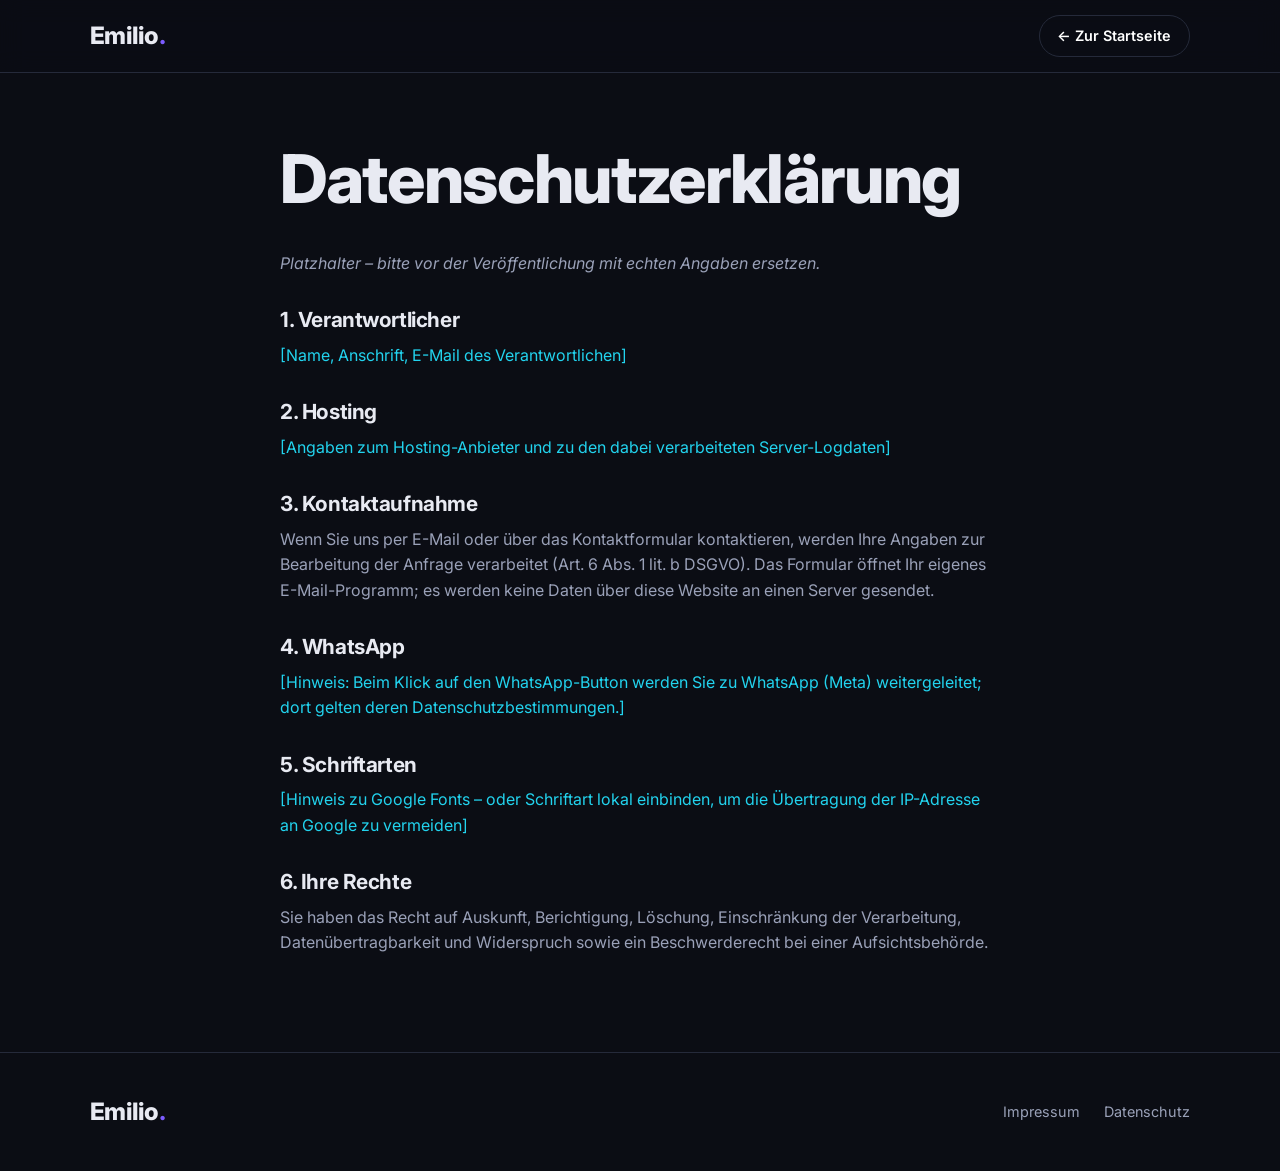
==== datenschutz.html @ 810f90e1 "Tailor website to web design for trade businesses Rewrite content for Emilio's offer: modern website" ====
<!DOCTYPE html>
<html lang="de">
<head>
  <meta charset="UTF-8">
  <meta name="viewport" content="width=device-width, initial-scale=1.0">
  <title>Datenschutzerklärung – Emilio</title>
  <meta name="robots" content="noindex">
  <link rel="preconnect" href="https://fonts.googleapis.com">
  <link rel="preconnect" href="https://fonts.gstatic.com" crossorigin>
  <link href="https://fonts.googleapis.com/css2?family=Inter:wght@400;500;600;700;800&display=swap" rel="stylesheet">
  <link rel="stylesheet" href="style.css">
</head>
<body>
  <header class="nav is-scrolled">
    <div class="container nav__inner">
      <a href="index.html" class="logo">Emilio<span>.</span></a>
      <a href="index.html" class="btn btn--small btn--ghost">← Zur Startseite</a>
    </div>
  </header>
  <main class="legal">
    <div class="container container--narrow">
      <h1>Datenschutzerklärung</h1>
      <p><em>Platzhalter – bitte vor der Veröffentlichung mit echten Angaben ersetzen.</em></p>
        <h2>1. Verantwortlicher</h2>
        <p><span class="placeholder">[Name, Anschrift, E-Mail des Verantwortlichen]</span></p>
        <h2>2. Hosting</h2>
        <p><span class="placeholder">[Angaben zum Hosting-Anbieter und zu den dabei verarbeiteten Server-Logdaten]</span></p>
        <h2>3. Kontaktaufnahme</h2>
        <p>Wenn Sie uns per E-Mail oder über das Kontaktformular kontaktieren, werden Ihre Angaben zur Bearbeitung der Anfrage verarbeitet (Art. 6 Abs. 1 lit. b DSGVO). Das Formular öffnet Ihr eigenes E-Mail-Programm; es werden keine Daten über diese Website an einen Server gesendet.</p>
        <h2>4. WhatsApp</h2>
        <p><span class="placeholder">[Hinweis: Beim Klick auf den WhatsApp-Button werden Sie zu WhatsApp (Meta) weitergeleitet; dort gelten deren Datenschutzbestimmungen.]</span></p>
        <h2>5. Schriftarten</h2>
        <p><span class="placeholder">[Hinweis zu Google Fonts – oder Schriftart lokal einbinden, um die Übertragung der IP-Adresse an Google zu vermeiden]</span></p>
        <h2>6. Ihre Rechte</h2>
        <p>Sie haben das Recht auf Auskunft, Berichtigung, Löschung, Einschränkung der Verarbeitung, Datenübertragbarkeit und Widerspruch sowie ein Beschwerderecht bei einer Aufsichtsbehörde.</p>
    </div>
  </main>
  <footer class="footer">
    <div class="container footer__inner">
      <a href="index.html" class="logo">Emilio<span>.</span></a>
      <nav>
        <a href="impressum.html">Impressum</a>
        <a href="datenschutz.html">Datenschutz</a>
      </nav>
    </div>
  </footer>
</body>
</html>
---- style.css ----
/* ===== Farben & Grundwerte ===== */
:root {
  --bg: #0b0d14;
  --bg-alt: #10131c;
  --surface: #161a26;
  --border: #252a3a;
  --text: #e8eaf2;
  --muted: #9aa1b8;
  --accent: #7c5cff;
  --accent-2: #22d3ee;
  --radius: 16px;
  --max: 1140px;
}

*, *::before, *::after { box-sizing: border-box; }

html { scroll-behavior: smooth; }

body {
  margin: 0;
  font-family: "Inter", system-ui, -apple-system, sans-serif;
  background: var(--bg);
  color: var(--text);
  line-height: 1.6;
  -webkit-font-smoothing: antialiased;
}

a { color: inherit; text-decoration: none; }
h1, h2, h3 { line-height: 1.15; margin: 0 0 .5em; letter-spacing: -0.02em; }
h1 { font-size: clamp(2.4rem, 6vw, 4.2rem); font-weight: 800; }
h2 { font-size: clamp(1.8rem, 4vw, 2.6rem); font-weight: 700; }
h3 { font-size: 1.2rem; font-weight: 600; }
p  { margin: 0 0 1em; }

.container { width: 100%; max-width: var(--max); margin: 0 auto; padding: 0 20px; }
.container--narrow { max-width: 760px; }

.eyebrow {
  display: inline-block;
  font-size: .8rem;
  font-weight: 600;
  letter-spacing: .12em;
  text-transform: uppercase;
  color: var(--accent-2);
  margin-bottom: 1rem;
}

.gradient-text {
  background: linear-gradient(90deg, var(--accent), var(--accent-2));
  -webkit-background-clip: text;
  background-clip: text;
  color: transparent;
}

/* ===== Buttons ===== */
.btn {
  display: inline-flex;
  align-items: center;
  justify-content: center;
  gap: .5rem;
  padding: .9rem 1.6rem;
  border-radius: 999px;
  border: 1px solid transparent;
  background: linear-gradient(135deg, var(--accent), #5b3cf0);
  color: #fff;
  font: inherit;
  font-weight: 600;
  cursor: pointer;
  transition: transform .2s, box-shadow .2s, background .2s;
  box-shadow: 0 8px 30px -10px rgba(124, 92, 255, .7);
}
.btn:hover { transform: translateY(-2px); box-shadow: 0 12px 36px -10px rgba(124, 92, 255, .9); }
.btn--ghost {
  background: transparent;
  border-color: var(--border);
  box-shadow: none;
}
.btn--ghost:hover { border-color: var(--accent); box-shadow: none; }
.btn--small { padding: .55rem 1.1rem; font-size: .9rem; }
.btn--block { width: 100%; }

/* ===== Navigation ===== */
.nav {
  position: fixed;
  inset: 0 0 auto 0;
  z-index: 50;
  transition: background .3s, border-color .3s;
  border-bottom: 1px solid transparent;
}
.nav.is-scrolled {
  background: rgba(11, 13, 20, .8);
  backdrop-filter: blur(12px);
  -webkit-backdrop-filter: blur(12px);
  border-color: var(--border);
}
.nav__inner { display: flex; align-items: center; justify-content: space-between; height: 72px; }
.logo { font-size: 1.5rem; font-weight: 800; letter-spacing: -0.03em; }
.logo span { color: var(--accent); }
.nav__links { display: flex; align-items: center; gap: 2rem; }
.nav__links a:not(.btn) { color: var(--muted); font-weight: 500; transition: color .2s; }
.nav__links a:not(.btn):hover { color: var(--text); }

.nav__toggle {
  display: none;
  flex-direction: column;
  gap: 5px;
  background: none;
  border: 0;
  padding: 8px;
  cursor: pointer;
}
.nav__toggle span { width: 24px; height: 2px; background: var(--text); border-radius: 2px; transition: transform .3s, opacity .3s; }
.nav__toggle[aria-expanded="true"] span:nth-child(1) { transform: translateY(7px) rotate(45deg); }
.nav__toggle[aria-expanded="true"] span:nth-child(2) { opacity: 0; }
.nav__toggle[aria-expanded="true"] span:nth-child(3) { transform: translateY(-7px) rotate(-45deg); }

/* ===== Hero ===== */
.hero {
  position: relative;
  min-height: 100vh;
  display: flex;
  align-items: center;
  padding: 120px 0 80px;
  overflow: hidden;
}
.hero__glow {
  position: absolute;
  width: 900px; height: 900px;
  top: -300px; left: 50%;
  transform: translateX(-50%);
  background: radial-gradient(circle, rgba(124, 92, 255, .35), rgba(34, 211, 238, .12) 40%, transparent 70%);
  filter: blur(40px);
  pointer-events: none;
  animation: float 10s ease-in-out infinite;
}
@keyframes float {
  0%, 100% { transform: translateX(-50%) translateY(0); }
  50%      { transform: translateX(-50%) translateY(40px); }
}
.hero__inner { position: relative; text-align: center; }
.hero__lead { max-width: 620px; margin: 1rem auto 2.2rem; font-size: 1.15rem; color: var(--muted); }
.hero__actions { display: flex; flex-wrap: wrap; justify-content: center; gap: 1rem; }
.pills {
  list-style: none;
  padding: 0;
  margin: 3.5rem auto 0;
  display: flex;
  flex-wrap: wrap;
  justify-content: center;
  gap: .7rem;
  max-width: 760px;
}
.pills li {
  padding: .45rem 1rem .45rem 2rem;
  position: relative;
  border: 1px solid var(--border);
  border-radius: 999px;
  background: rgba(22, 26, 38, .6);
  color: var(--muted);
  font-size: .9rem;
  font-weight: 500;
}
.pills li::before {
  content: "✓";
  position: absolute; left: .85rem;
  color: var(--accent-2);
  font-weight: 700;
}

/* ===== Sektionen ===== */
.section { padding: 110px 0; }
.section--alt { background: var(--bg-alt); border-block: 1px solid var(--border); }
.section__head { text-align: center; max-width: 640px; margin: 0 auto 3.5rem; }
.section__head p:last-child { color: var(--muted); }

/* ===== Leistungen ===== */
.cards { display: grid; grid-template-columns: repeat(auto-fit, minmax(300px, 1fr)); gap: 1.5rem; }
.card {
  background: var(--surface);
  border: 1px solid var(--border);
  border-radius: var(--radius);
  padding: 2rem;
  transition: transform .3s, border-color .3s;
}
.card:hover { transform: translateY(-6px); border-color: var(--accent); }
.card p { color: var(--muted); margin: 0; }
.card__icon {
  width: 52px; height: 52px;
  display: grid; place-items: center;
  border-radius: 14px;
  background: linear-gradient(135deg, rgba(124, 92, 255, .25), rgba(34, 211, 238, .15));
  margin-bottom: 1.4rem;
}
.card__icon svg {
  width: 26px; height: 26px;
  fill: none; stroke: var(--accent-2); stroke-width: 1.8;
  stroke-linecap: round; stroke-linejoin: round;
}

/* ===== Branchen ===== */
.trades {
  list-style: none; padding: 0; margin: 0;
  display: grid; grid-template-columns: repeat(auto-fit, minmax(200px, 1fr)); gap: 1.2rem;
}
.trade {
  padding: 1.8rem 1.5rem;
  text-align: center;
  background: var(--surface);
  border: 1px solid var(--border);
  border-radius: var(--radius);
  transition: transform .3s, border-color .3s;
}
.trade:hover { transform: translateY(-6px); border-color: var(--accent-2); }
.trade svg {
  width: 40px; height: 40px; margin-bottom: 1rem;
  fill: none; stroke: var(--accent); stroke-width: 1.6;
  stroke-linecap: round; stroke-linejoin: round;
}
.trade h3 { font-size: 1.05rem; }
.trade p { color: var(--muted); font-size: .92rem; margin: 0; }

/* ===== Ablauf ===== */
.steps {
  list-style: none; padding: 0; margin: 0;
  display: grid; grid-template-columns: repeat(auto-fit, minmax(220px, 1fr)); gap: 1.5rem;
}
.step { position: relative; padding: 2rem; border-radius: var(--radius); border: 1px solid var(--border); background: var(--surface); }
.step p { color: var(--muted); margin: 0; }
.step__num {
  display: block;
  font-size: 2.4rem; font-weight: 800;
  margin-bottom: .6rem;
  background: linear-gradient(90deg, var(--accent), var(--accent-2));
  -webkit-background-clip: text; background-clip: text; color: transparent;
}

/* ===== Preise ===== */
.pricing { display: grid; grid-template-columns: repeat(auto-fit, minmax(260px, 1fr)); gap: 1.5rem; align-items: stretch; }
.price {
  position: relative;
  display: flex; flex-direction: column;
  padding: 2.4rem 2rem;
  background: var(--surface);
  border: 1px solid var(--border);
  border-radius: var(--radius);
}
.price--featured {
  border-color: var(--accent);
  background: linear-gradient(180deg, rgba(124, 92, 255, .14), var(--surface) 60%);
  box-shadow: 0 20px 60px -30px rgba(124, 92, 255, .8);
}
.price__badge {
  position: absolute; top: -13px; left: 50%; transform: translateX(-50%);
  padding: .25rem .9rem; border-radius: 999px;
  background: linear-gradient(90deg, var(--accent), var(--accent-2));
  font-size: .75rem; font-weight: 700; text-transform: uppercase; letter-spacing: .08em;
}
.price__desc { color: var(--muted); font-size: .92rem; margin: -.2rem 0 1rem; min-height: 2.9em; }
.price__amount { font-size: 2rem; font-weight: 800; margin-bottom: 1.5rem; }
.price ul { list-style: none; padding: 0; margin: 0 0 2rem; flex: 1; }
.price li { padding: .5rem 0 .5rem 1.8rem; position: relative; color: var(--muted); }
.price li::before {
  content: "✓"; position: absolute; left: 0;
  color: var(--accent-2); font-weight: 700;
}

/* ===== FAQ ===== */
.faq { display: grid; gap: 1rem; }
.faq details {
  background: var(--surface);
  border: 1px solid var(--border);
  border-radius: var(--radius);
  padding: 1.2rem 1.5rem;
  transition: border-color .3s;
}
.faq details[open] { border-color: var(--accent); }
.faq summary {
  cursor: pointer; font-weight: 600; list-style: none;
  display: flex; justify-content: space-between; align-items: center; gap: 1rem;
}
.faq summary::-webkit-details-marker { display: none; }
.faq summary::after { content: "+"; font-size: 1.5rem; color: var(--accent-2); transition: transform .3s; }
.faq details[open] summary::after { transform: rotate(45deg); }
.faq details p { color: var(--muted); margin: 1rem 0 0; }

/* ===== Kontakt ===== */
.contact { display: grid; grid-template-columns: 1fr 1.1fr; gap: 4rem; align-items: start; }
.contact__info > p { color: var(--muted); }
.contact__list { list-style: none; padding: 0; margin: 2.2rem 0 0; display: grid; gap: 1.2rem; }
.contact__list li { display: flex; flex-direction: column; }
.contact__list span { font-size: .8rem; text-transform: uppercase; letter-spacing: .1em; color: var(--muted); }
.contact__list a:hover { color: var(--accent-2); }

.form {
  display: grid; gap: 1.2rem;
  padding: 2.2rem;
  background: var(--surface);
  border: 1px solid var(--border);
  border-radius: var(--radius);
}
.form label { display: grid; gap: .45rem; font-size: .9rem; font-weight: 500; color: var(--muted); }
.form input, .form select, .form textarea {
  width: 100%;
  padding: .85rem 1rem;
  background: var(--bg);
  border: 1px solid var(--border);
  border-radius: 10px;
  color: var(--text);
  font: inherit;
  transition: border-color .2s, box-shadow .2s;
}
.form textarea { resize: vertical; }
.form input:focus, .form select:focus, .form textarea:focus {
  outline: none;
  border-color: var(--accent);
  box-shadow: 0 0 0 3px rgba(124, 92, 255, .25);
}
.form .is-invalid { border-color: #f87171; }
.form__row { display: grid; grid-template-columns: 1fr 1fr; gap: 1.2rem; }
.form__checks {
  border: 0; padding: 0; margin: 0;
  display: grid; grid-template-columns: 1fr 1fr; gap: .6rem 1.2rem;
}
.form__checks legend { font-size: .9rem; font-weight: 500; color: var(--muted); margin-bottom: .6rem; padding: 0; }
.form .form__checks label { display: flex; align-items: center; gap: .6rem; color: var(--text); font-weight: 400; cursor: pointer; }
.form .form__checks input { width: 18px; height: 18px; padding: 0; accent-color: var(--accent); cursor: pointer; }
.form__status { margin: 0; min-height: 1.4em; font-size: .9rem; text-align: center; }
.form__status.ok { color: #4ade80; }
.form__status.err { color: #f87171; }

/* ===== WhatsApp ===== */
.btn--whatsapp {
  margin-top: .5rem;
  background: #25d366;
  color: #06280f;
  box-shadow: 0 8px 30px -10px rgba(37, 211, 102, .7);
}
.btn--whatsapp:hover { box-shadow: 0 12px 36px -10px rgba(37, 211, 102, .9); }
.btn--whatsapp svg, .wa-float svg { width: 20px; height: 20px; fill: currentColor; }
.wa-float {
  position: fixed; right: 20px; bottom: 20px; z-index: 40;
  width: 58px; height: 58px;
  display: grid; place-items: center;
  border-radius: 50%;
  background: #25d366; color: #fff;
  box-shadow: 0 10px 30px -8px rgba(37, 211, 102, .8);
  transition: transform .2s;
}
.wa-float:hover { transform: scale(1.08); }
.wa-float svg { width: 30px; height: 30px; }

/* ===== Footer ===== */
.footer { padding: 2.5rem 0; border-top: 1px solid var(--border); }
.footer__inner { display: flex; flex-wrap: wrap; align-items: center; justify-content: space-between; gap: 1rem; }
.footer p { margin: 0; color: var(--muted); font-size: .9rem; }
.footer nav { display: flex; gap: 1.5rem; }
.footer nav a { color: var(--muted); font-size: .9rem; }
.footer nav a:hover { color: var(--text); }

/* ===== Rechtliche Seiten ===== */
.legal { padding: 140px 0 80px; }
.legal h2 { font-size: 1.3rem; margin-top: 2rem; }
.legal p { color: var(--muted); }
.legal .placeholder { color: var(--accent-2); }

/* ===== Scroll-Animation ===== */
.reveal { opacity: 0; transform: translateY(24px); transition: opacity .7s ease, transform .7s ease; }
.reveal.is-visible { opacity: 1; transform: none; }
@media (prefers-reduced-motion: reduce) {
  html { scroll-behavior: auto; }
  .reveal { opacity: 1; transform: none; transition: none; }
  .hero__glow { animation: none; }
}

/* ===== Responsive ===== */
@media (max-width: 860px) {
  .nav__toggle { display: flex; }
  .nav__links {
    position: fixed;
    top: 72px; left: 0; right: 0;
    flex-direction: column;
    gap: 1.4rem;
    padding: 2rem 20px 2.5rem;
    background: rgba(11, 13, 20, .97);
    border-bottom: 1px solid var(--border);
    transform: translateY(-120%);
    transition: transform .35s ease;
  }
  .nav__links.is-open { transform: none; }
  .nav.menu-open { background: rgba(11, 13, 20, .97); }
  .contact { grid-template-columns: 1fr; gap: 2.5rem; }
  .section { padding: 80px 0; }
}
@media (max-width: 480px) {
  .form { padding: 1.5rem; }
  .form__row, .form__checks { grid-template-columns: 1fr; }
}
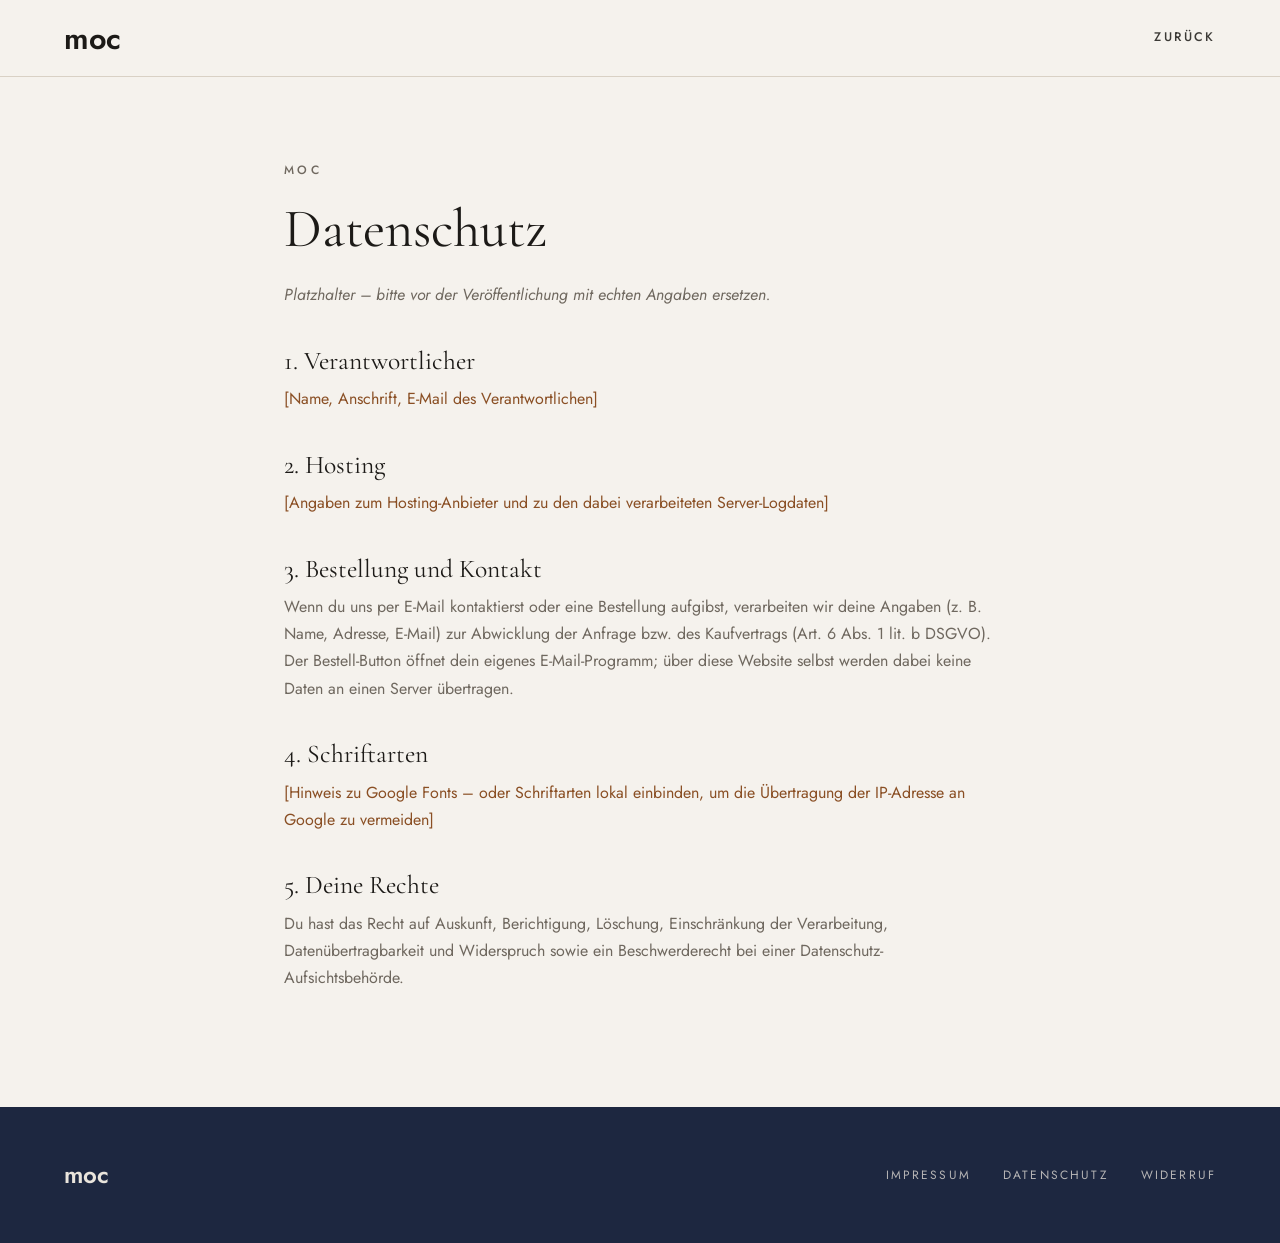
==== commit 63126817: "Rebuild site as minimal premium page for jeans brand moc Replace the trade-business site with a ligh" ====
--- a/datenschutz.html
+++ b/datenschutz.html
@@ -3,44 +3,44 @@
 <head>
   <meta charset="UTF-8">
   <meta name="viewport" content="width=device-width, initial-scale=1.0">
-  <title>Datenschutzerklärung – Emilio</title>
+  <title>Datenschutz – moc</title>
   <meta name="robots" content="noindex">
   <link rel="preconnect" href="https://fonts.googleapis.com">
   <link rel="preconnect" href="https://fonts.gstatic.com" crossorigin>
-  <link href="https://fonts.googleapis.com/css2?family=Inter:wght@400;500;600;700;800&display=swap" rel="stylesheet">
+  <link href="https://fonts.googleapis.com/css2?family=Cormorant+Garamond:ital,wght@0,400;0,500;1,400&family=Jost:wght@300;400;500;600&display=swap" rel="stylesheet">
   <link rel="stylesheet" href="style.css">
 </head>
 <body>
-  <header class="nav is-scrolled">
+  <header class="nav nav--solid">
     <div class="container nav__inner">
-      <a href="index.html" class="logo">Emilio<span>.</span></a>
-      <a href="index.html" class="btn btn--small btn--ghost">← Zur Startseite</a>
+      <a href="index.html" class="logo">moc</a>
+      <nav class="nav__links nav__links--static"><a href="index.html">Zurück</a></nav>
     </div>
   </header>
   <main class="legal">
-    <div class="container container--narrow">
-      <h1>Datenschutzerklärung</h1>
+    <div class="container">
+      <p class="eyebrow">moc</p>
+      <h1>Datenschutz</h1>
       <p><em>Platzhalter – bitte vor der Veröffentlichung mit echten Angaben ersetzen.</em></p>
         <h2>1. Verantwortlicher</h2>
         <p><span class="placeholder">[Name, Anschrift, E-Mail des Verantwortlichen]</span></p>
         <h2>2. Hosting</h2>
         <p><span class="placeholder">[Angaben zum Hosting-Anbieter und zu den dabei verarbeiteten Server-Logdaten]</span></p>
-        <h2>3. Kontaktaufnahme</h2>
-        <p>Wenn Sie uns per E-Mail oder über das Kontaktformular kontaktieren, werden Ihre Angaben zur Bearbeitung der Anfrage verarbeitet (Art. 6 Abs. 1 lit. b DSGVO). Das Formular öffnet Ihr eigenes E-Mail-Programm; es werden keine Daten über diese Website an einen Server gesendet.</p>
-        <h2>4. WhatsApp</h2>
-        <p><span class="placeholder">[Hinweis: Beim Klick auf den WhatsApp-Button werden Sie zu WhatsApp (Meta) weitergeleitet; dort gelten deren Datenschutzbestimmungen.]</span></p>
-        <h2>5. Schriftarten</h2>
-        <p><span class="placeholder">[Hinweis zu Google Fonts – oder Schriftart lokal einbinden, um die Übertragung der IP-Adresse an Google zu vermeiden]</span></p>
-        <h2>6. Ihre Rechte</h2>
-        <p>Sie haben das Recht auf Auskunft, Berichtigung, Löschung, Einschränkung der Verarbeitung, Datenübertragbarkeit und Widerspruch sowie ein Beschwerderecht bei einer Aufsichtsbehörde.</p>
+        <h2>3. Bestellung und Kontakt</h2>
+        <p>Wenn du uns per E-Mail kontaktierst oder eine Bestellung aufgibst, verarbeiten wir deine Angaben (z. B. Name, Adresse, E-Mail) zur Abwicklung der Anfrage bzw. des Kaufvertrags (Art. 6 Abs. 1 lit. b DSGVO). Der Bestell-Button öffnet dein eigenes E-Mail-Programm; über diese Website selbst werden dabei keine Daten an einen Server übertragen.</p>
+        <h2>4. Schriftarten</h2>
+        <p><span class="placeholder">[Hinweis zu Google Fonts – oder Schriftarten lokal einbinden, um die Übertragung der IP-Adresse an Google zu vermeiden]</span></p>
+        <h2>5. Deine Rechte</h2>
+        <p>Du hast das Recht auf Auskunft, Berichtigung, Löschung, Einschränkung der Verarbeitung, Datenübertragbarkeit und Widerspruch sowie ein Beschwerderecht bei einer Datenschutz-Aufsichtsbehörde.</p>
     </div>
   </main>
   <footer class="footer">
     <div class="container footer__inner">
-      <a href="index.html" class="logo">Emilio<span>.</span></a>
+      <a href="index.html" class="logo logo--small">moc</a>
       <nav>
         <a href="impressum.html">Impressum</a>
         <a href="datenschutz.html">Datenschutz</a>
+        <a href="widerruf.html">Widerruf</a>
       </nav>
     </div>
   </footer>
--- a/style.css
+++ b/style.css
@@ -1,15 +1,15 @@
 /* ===== Farben & Grundwerte ===== */
 :root {
-  --bg: #0b0d14;
-  --bg-alt: #10131c;
-  --surface: #161a26;
-  --border: #252a3a;
-  --text: #e8eaf2;
-  --muted: #9aa1b8;
-  --accent: #7c5cff;
-  --accent-2: #22d3ee;
-  --radius: 16px;
-  --max: 1140px;
+  --bg: #f5f2ed;
+  --bg-alt: #ece7df;
+  --ink: #1c1a17;
+  --muted: #6f685f;
+  --line: #d9d1c5;
+  --leather: #8a4f24;
+  --denim: #1d2740;
+  --max: 1200px;
+  --serif: "Cormorant Garamond", Georgia, serif;
+  --sans: "Jost", system-ui, -apple-system, sans-serif;
 }
 
 *, *::before, *::after { box-sizing: border-box; }
@@ -18,65 +18,65 @@
 
 body {
   margin: 0;
-  font-family: "Inter", system-ui, -apple-system, sans-serif;
+  font-family: var(--sans);
+  font-weight: 400;
   background: var(--bg);
-  color: var(--text);
-  line-height: 1.6;
+  color: var(--ink);
+  line-height: 1.7;
   -webkit-font-smoothing: antialiased;
 }
 
+img { display: block; max-width: 100%; }
 a { color: inherit; text-decoration: none; }
-h1, h2, h3 { line-height: 1.15; margin: 0 0 .5em; letter-spacing: -0.02em; }
-h1 { font-size: clamp(2.4rem, 6vw, 4.2rem); font-weight: 800; }
-h2 { font-size: clamp(1.8rem, 4vw, 2.6rem); font-weight: 700; }
-h3 { font-size: 1.2rem; font-weight: 600; }
-p  { margin: 0 0 1em; }
-
-.container { width: 100%; max-width: var(--max); margin: 0 auto; padding: 0 20px; }
-.container--narrow { max-width: 760px; }
+h1, h2 { font-family: var(--serif); font-weight: 400; line-height: 1.1; margin: 0 0 .4em; }
+h1 { font-size: clamp(2.8rem, 7vw, 5.4rem); }
+h2 { font-size: clamp(2.2rem, 4.5vw, 3.4rem); }
+em { font-style: italic; }
+p { margin: 0 0 1em; }
+
+.container { width: 100%; max-width: var(--max); margin: 0 auto; padding: 0 24px; }
+.container--narrow { max-width: 720px; text-align: center; }
 
 .eyebrow {
-  display: inline-block;
-  font-size: .8rem;
+  font-size: .75rem;
+  font-weight: 500;
+  letter-spacing: .28em;
+  text-transform: uppercase;
+  color: var(--muted);
+  margin-bottom: 1.2rem;
+}
+.eyebrow--light { color: rgba(255, 255, 255, .8); }
+
+/* ===== Logo (Wortmarke wie auf dem Patch) ===== */
+.logo {
+  font-family: var(--sans);
   font-weight: 600;
-  letter-spacing: .12em;
-  text-transform: uppercase;
-  color: var(--accent-2);
-  margin-bottom: 1rem;
-}
-
-.gradient-text {
-  background: linear-gradient(90deg, var(--accent), var(--accent-2));
-  -webkit-background-clip: text;
-  background-clip: text;
-  color: transparent;
-}
+  font-size: 1.9rem;
+  letter-spacing: -.01em;
+  line-height: 1;
+}
+.logo--small { font-size: 1.5rem; }
 
 /* ===== Buttons ===== */
 .btn {
   display: inline-flex;
   align-items: center;
   justify-content: center;
-  gap: .5rem;
-  padding: .9rem 1.6rem;
-  border-radius: 999px;
-  border: 1px solid transparent;
-  background: linear-gradient(135deg, var(--accent), #5b3cf0);
-  color: #fff;
+  padding: 1.05rem 2.4rem;
+  border: 1px solid var(--ink);
+  background: var(--ink);
+  color: var(--bg);
   font: inherit;
-  font-weight: 600;
+  font-size: .8rem;
+  font-weight: 500;
+  letter-spacing: .2em;
+  text-transform: uppercase;
   cursor: pointer;
-  transition: transform .2s, box-shadow .2s, background .2s;
-  box-shadow: 0 8px 30px -10px rgba(124, 92, 255, .7);
-}
-.btn:hover { transform: translateY(-2px); box-shadow: 0 12px 36px -10px rgba(124, 92, 255, .9); }
-.btn--ghost {
-  background: transparent;
-  border-color: var(--border);
-  box-shadow: none;
-}
-.btn--ghost:hover { border-color: var(--accent); box-shadow: none; }
-.btn--small { padding: .55rem 1.1rem; font-size: .9rem; }
+  transition: background .3s, color .3s, border-color .3s;
+}
+.btn:hover { background: var(--leather); border-color: var(--leather); }
+.btn--light { background: transparent; border-color: rgba(255, 255, 255, .85); color: #fff; }
+.btn--light:hover { background: #fff; color: var(--ink); border-color: #fff; }
 .btn--block { width: 100%; }
 
 /* ===== Navigation ===== */
@@ -84,314 +84,229 @@
   position: fixed;
   inset: 0 0 auto 0;
   z-index: 50;
-  transition: background .3s, border-color .3s;
+  color: #fff;
+  transition: background .4s, color .4s, border-color .4s;
   border-bottom: 1px solid transparent;
 }
-.nav.is-scrolled {
-  background: rgba(11, 13, 20, .8);
-  backdrop-filter: blur(12px);
-  -webkit-backdrop-filter: blur(12px);
-  border-color: var(--border);
-}
-.nav__inner { display: flex; align-items: center; justify-content: space-between; height: 72px; }
-.logo { font-size: 1.5rem; font-weight: 800; letter-spacing: -0.03em; }
-.logo span { color: var(--accent); }
-.nav__links { display: flex; align-items: center; gap: 2rem; }
-.nav__links a:not(.btn) { color: var(--muted); font-weight: 500; transition: color .2s; }
-.nav__links a:not(.btn):hover { color: var(--text); }
+.nav.is-scrolled,
+.nav.menu-open {
+  background: rgba(245, 242, 237, .94);
+  backdrop-filter: blur(10px);
+  -webkit-backdrop-filter: blur(10px);
+  color: var(--ink);
+  border-color: var(--line);
+}
+.nav__inner { display: flex; align-items: center; justify-content: space-between; height: 76px; }
+.nav__links { display: flex; align-items: center; gap: 2.4rem; }
+.nav__links a {
+  font-size: .78rem;
+  font-weight: 500;
+  letter-spacing: .2em;
+  text-transform: uppercase;
+  opacity: .85;
+  transition: opacity .2s;
+}
+.nav__links a:hover { opacity: 1; }
+.nav__cta { border-bottom: 1px solid currentColor; padding-bottom: 2px; }
 
 .nav__toggle {
   display: none;
   flex-direction: column;
-  gap: 5px;
+  gap: 7px;
   background: none;
   border: 0;
-  padding: 8px;
+  padding: 10px 4px;
   cursor: pointer;
-}
-.nav__toggle span { width: 24px; height: 2px; background: var(--text); border-radius: 2px; transition: transform .3s, opacity .3s; }
-.nav__toggle[aria-expanded="true"] span:nth-child(1) { transform: translateY(7px) rotate(45deg); }
-.nav__toggle[aria-expanded="true"] span:nth-child(2) { opacity: 0; }
-.nav__toggle[aria-expanded="true"] span:nth-child(3) { transform: translateY(-7px) rotate(-45deg); }
+  color: inherit;
+}
+.nav__toggle span { width: 26px; height: 1px; background: currentColor; transition: transform .3s; }
+.nav__toggle[aria-expanded="true"] span:nth-child(1) { transform: translateY(4px) rotate(45deg); }
+.nav__toggle[aria-expanded="true"] span:nth-child(2) { transform: translateY(-4px) rotate(-45deg); }
 
 /* ===== Hero ===== */
 .hero {
   position: relative;
-  min-height: 100vh;
+  height: 100vh;
+  min-height: 560px;
   display: flex;
+  align-items: flex-end;
+  overflow: hidden;
+  color: #fff;
+}
+.hero__img {
+  position: absolute;
+  inset: 0;
+  width: 100%;
+  height: 100%;
+  object-fit: cover;
+  object-position: 50% 40%;
+  animation: zoom 14s ease-out forwards;
+}
+@keyframes zoom { from { transform: scale(1.08); } to { transform: scale(1); } }
+.hero__shade {
+  position: absolute;
+  inset: 0;
+  background: linear-gradient(180deg, rgba(10, 12, 20, .35) 0%, rgba(10, 12, 20, 0) 30%, rgba(10, 12, 20, .65) 100%);
+}
+.hero__content { position: relative; padding-bottom: 9vh; }
+.hero__content h1 { margin-bottom: 2.2rem; }
+
+/* ===== Statement ===== */
+.statement { padding: 140px 0 120px; }
+.statement__text {
+  font-family: var(--serif);
+  font-size: clamp(1.6rem, 3.2vw, 2.3rem);
+  line-height: 1.4;
+  margin: 0;
+}
+.statement__line { display: block; width: 1px; height: 70px; background: var(--line); margin: 3.5rem auto 0; }
+
+/* ===== Produkt ===== */
+.product { padding: 40px 0 140px; }
+.product__inner { display: grid; grid-template-columns: 1.15fr 1fr; gap: 6rem; align-items: start; }
+.product__media { position: sticky; top: 100px; }
+.product__media img { width: 100%; aspect-ratio: 4 / 5; object-fit: cover; }
+.product__info { padding-top: 1rem; }
+.product__price { font-family: var(--serif); font-size: 2rem; margin: .4rem 0 0; }
+.product__tax { font-size: .82rem; color: var(--muted); margin-bottom: 2rem; }
+.product__desc { color: var(--muted); margin-bottom: 2.5rem; }
+.product__hint { min-height: 1.6em; margin: .8rem 0 0; font-size: .85rem; color: var(--leather); text-align: center; }
+
+.sizes { display: grid; gap: 1.8rem; margin-bottom: 2.2rem; }
+.sizes__label {
+  font-size: .75rem;
+  font-weight: 500;
+  letter-spacing: .2em;
+  text-transform: uppercase;
+  margin-bottom: .8rem;
+}
+.sizes__label span { color: var(--muted); letter-spacing: .05em; text-transform: none; margin-left: .4rem; }
+.sizes__options { display: flex; flex-wrap: wrap; gap: .5rem; }
+.sizes__options button {
+  min-width: 52px;
+  padding: .7rem .6rem;
+  border: 1px solid var(--line);
+  background: transparent;
+  color: var(--ink);
+  font: inherit;
+  font-size: .9rem;
+  cursor: pointer;
+  transition: border-color .2s, background .2s, color .2s;
+}
+.sizes__options button:hover { border-color: var(--ink); }
+.sizes__options button.is-active { background: var(--ink); border-color: var(--ink); color: var(--bg); }
+.sizes.is-missing .sizes__options:not(.has-choice) button { border-color: var(--leather); }
+
+.accordion { margin-top: 2.8rem; border-top: 1px solid var(--line); }
+.accordion details { border-bottom: 1px solid var(--line); }
+.accordion summary {
+  list-style: none;
+  cursor: pointer;
+  padding: 1.2rem 0;
+  display: flex;
+  justify-content: space-between;
   align-items: center;
-  padding: 120px 0 80px;
-  overflow: hidden;
-}
-.hero__glow {
-  position: absolute;
-  width: 900px; height: 900px;
-  top: -300px; left: 50%;
-  transform: translateX(-50%);
-  background: radial-gradient(circle, rgba(124, 92, 255, .35), rgba(34, 211, 238, .12) 40%, transparent 70%);
-  filter: blur(40px);
-  pointer-events: none;
-  animation: float 10s ease-in-out infinite;
-}
-@keyframes float {
-  0%, 100% { transform: translateX(-50%) translateY(0); }
-  50%      { transform: translateX(-50%) translateY(40px); }
-}
-.hero__inner { position: relative; text-align: center; }
-.hero__lead { max-width: 620px; margin: 1rem auto 2.2rem; font-size: 1.15rem; color: var(--muted); }
-.hero__actions { display: flex; flex-wrap: wrap; justify-content: center; gap: 1rem; }
-.pills {
-  list-style: none;
-  padding: 0;
-  margin: 3.5rem auto 0;
-  display: flex;
-  flex-wrap: wrap;
-  justify-content: center;
-  gap: .7rem;
-  max-width: 760px;
-}
-.pills li {
-  padding: .45rem 1rem .45rem 2rem;
-  position: relative;
-  border: 1px solid var(--border);
-  border-radius: 999px;
-  background: rgba(22, 26, 38, .6);
+  font-size: .78rem;
+  font-weight: 500;
+  letter-spacing: .2em;
+  text-transform: uppercase;
+}
+.accordion summary::-webkit-details-marker { display: none; }
+.accordion summary::after { content: "+"; font-size: 1.1rem; font-weight: 300; transition: transform .3s; }
+.accordion details[open] summary::after { transform: rotate(45deg); }
+.accordion details p { color: var(--muted); font-size: .95rem; margin: 0 0 1.4rem; }
+
+/* ===== Details ===== */
+.details { padding: 130px 0; background: var(--bg-alt); }
+.details__head { text-align: center; margin-bottom: 4rem; }
+.details__grid { display: grid; grid-template-columns: repeat(3, 1fr); gap: 2rem; }
+.details figure { margin: 0; }
+.details img { width: 100%; aspect-ratio: 4 / 5; object-fit: cover; margin-bottom: 1.4rem; }
+.details figcaption { font-family: var(--serif); font-size: 1.5rem; line-height: 1.3; }
+.details figcaption span {
+  font-family: var(--sans);
+  font-size: .72rem;
+  letter-spacing: .2em;
   color: var(--muted);
-  font-size: .9rem;
-  font-weight: 500;
-}
-.pills li::before {
-  content: "✓";
-  position: absolute; left: .85rem;
-  color: var(--accent-2);
-  font-weight: 700;
-}
-
-/* ===== Sektionen ===== */
-.section { padding: 110px 0; }
-.section--alt { background: var(--bg-alt); border-block: 1px solid var(--border); }
-.section__head { text-align: center; max-width: 640px; margin: 0 auto 3.5rem; }
-.section__head p:last-child { color: var(--muted); }
-
-/* ===== Leistungen ===== */
-.cards { display: grid; grid-template-columns: repeat(auto-fit, minmax(300px, 1fr)); gap: 1.5rem; }
-.card {
-  background: var(--surface);
-  border: 1px solid var(--border);
-  border-radius: var(--radius);
-  padding: 2rem;
-  transition: transform .3s, border-color .3s;
-}
-.card:hover { transform: translateY(-6px); border-color: var(--accent); }
-.card p { color: var(--muted); margin: 0; }
-.card__icon {
-  width: 52px; height: 52px;
-  display: grid; place-items: center;
-  border-radius: 14px;
-  background: linear-gradient(135deg, rgba(124, 92, 255, .25), rgba(34, 211, 238, .15));
-  margin-bottom: 1.4rem;
-}
-.card__icon svg {
-  width: 26px; height: 26px;
-  fill: none; stroke: var(--accent-2); stroke-width: 1.8;
-  stroke-linecap: round; stroke-linejoin: round;
-}
-
-/* ===== Branchen ===== */
-.trades {
-  list-style: none; padding: 0; margin: 0;
-  display: grid; grid-template-columns: repeat(auto-fit, minmax(200px, 1fr)); gap: 1.2rem;
-}
-.trade {
-  padding: 1.8rem 1.5rem;
-  text-align: center;
-  background: var(--surface);
-  border: 1px solid var(--border);
-  border-radius: var(--radius);
-  transition: transform .3s, border-color .3s;
-}
-.trade:hover { transform: translateY(-6px); border-color: var(--accent-2); }
-.trade svg {
-  width: 40px; height: 40px; margin-bottom: 1rem;
-  fill: none; stroke: var(--accent); stroke-width: 1.6;
-  stroke-linecap: round; stroke-linejoin: round;
-}
-.trade h3 { font-size: 1.05rem; }
-.trade p { color: var(--muted); font-size: .92rem; margin: 0; }
-
-/* ===== Ablauf ===== */
-.steps {
-  list-style: none; padding: 0; margin: 0;
-  display: grid; grid-template-columns: repeat(auto-fit, minmax(220px, 1fr)); gap: 1.5rem;
-}
-.step { position: relative; padding: 2rem; border-radius: var(--radius); border: 1px solid var(--border); background: var(--surface); }
-.step p { color: var(--muted); margin: 0; }
-.step__num {
-  display: block;
-  font-size: 2.4rem; font-weight: 800;
-  margin-bottom: .6rem;
-  background: linear-gradient(90deg, var(--accent), var(--accent-2));
-  -webkit-background-clip: text; background-clip: text; color: transparent;
-}
-
-/* ===== Preise ===== */
-.pricing { display: grid; grid-template-columns: repeat(auto-fit, minmax(260px, 1fr)); gap: 1.5rem; align-items: stretch; }
-.price {
-  position: relative;
-  display: flex; flex-direction: column;
-  padding: 2.4rem 2rem;
-  background: var(--surface);
-  border: 1px solid var(--border);
-  border-radius: var(--radius);
-}
-.price--featured {
-  border-color: var(--accent);
-  background: linear-gradient(180deg, rgba(124, 92, 255, .14), var(--surface) 60%);
-  box-shadow: 0 20px 60px -30px rgba(124, 92, 255, .8);
-}
-.price__badge {
-  position: absolute; top: -13px; left: 50%; transform: translateX(-50%);
-  padding: .25rem .9rem; border-radius: 999px;
-  background: linear-gradient(90deg, var(--accent), var(--accent-2));
-  font-size: .75rem; font-weight: 700; text-transform: uppercase; letter-spacing: .08em;
-}
-.price__desc { color: var(--muted); font-size: .92rem; margin: -.2rem 0 1rem; min-height: 2.9em; }
-.price__amount { font-size: 2rem; font-weight: 800; margin-bottom: 1.5rem; }
-.price ul { list-style: none; padding: 0; margin: 0 0 2rem; flex: 1; }
-.price li { padding: .5rem 0 .5rem 1.8rem; position: relative; color: var(--muted); }
-.price li::before {
-  content: "✓"; position: absolute; left: 0;
-  color: var(--accent-2); font-weight: 700;
-}
-
-/* ===== FAQ ===== */
-.faq { display: grid; gap: 1rem; }
-.faq details {
-  background: var(--surface);
-  border: 1px solid var(--border);
-  border-radius: var(--radius);
-  padding: 1.2rem 1.5rem;
-  transition: border-color .3s;
-}
-.faq details[open] { border-color: var(--accent); }
-.faq summary {
-  cursor: pointer; font-weight: 600; list-style: none;
-  display: flex; justify-content: space-between; align-items: center; gap: 1rem;
-}
-.faq summary::-webkit-details-marker { display: none; }
-.faq summary::after { content: "+"; font-size: 1.5rem; color: var(--accent-2); transition: transform .3s; }
-.faq details[open] summary::after { transform: rotate(45deg); }
-.faq details p { color: var(--muted); margin: 1rem 0 0; }
+  margin-right: .6rem;
+  vertical-align: middle;
+}
+.details figcaption small { display: block; font-family: var(--sans); font-size: .92rem; color: var(--muted); margin-top: .4rem; }
 
 /* ===== Kontakt ===== */
-.contact { display: grid; grid-template-columns: 1fr 1.1fr; gap: 4rem; align-items: start; }
-.contact__info > p { color: var(--muted); }
-.contact__list { list-style: none; padding: 0; margin: 2.2rem 0 0; display: grid; gap: 1.2rem; }
-.contact__list li { display: flex; flex-direction: column; }
-.contact__list span { font-size: .8rem; text-transform: uppercase; letter-spacing: .1em; color: var(--muted); }
-.contact__list a:hover { color: var(--accent-2); }
-
-.form {
-  display: grid; gap: 1.2rem;
-  padding: 2.2rem;
-  background: var(--surface);
-  border: 1px solid var(--border);
-  border-radius: var(--radius);
-}
-.form label { display: grid; gap: .45rem; font-size: .9rem; font-weight: 500; color: var(--muted); }
-.form input, .form select, .form textarea {
-  width: 100%;
-  padding: .85rem 1rem;
-  background: var(--bg);
-  border: 1px solid var(--border);
-  border-radius: 10px;
-  color: var(--text);
-  font: inherit;
-  transition: border-color .2s, box-shadow .2s;
-}
-.form textarea { resize: vertical; }
-.form input:focus, .form select:focus, .form textarea:focus {
-  outline: none;
-  border-color: var(--accent);
-  box-shadow: 0 0 0 3px rgba(124, 92, 255, .25);
-}
-.form .is-invalid { border-color: #f87171; }
-.form__row { display: grid; grid-template-columns: 1fr 1fr; gap: 1.2rem; }
-.form__checks {
-  border: 0; padding: 0; margin: 0;
-  display: grid; grid-template-columns: 1fr 1fr; gap: .6rem 1.2rem;
-}
-.form__checks legend { font-size: .9rem; font-weight: 500; color: var(--muted); margin-bottom: .6rem; padding: 0; }
-.form .form__checks label { display: flex; align-items: center; gap: .6rem; color: var(--text); font-weight: 400; cursor: pointer; }
-.form .form__checks input { width: 18px; height: 18px; padding: 0; accent-color: var(--accent); cursor: pointer; }
-.form__status { margin: 0; min-height: 1.4em; font-size: .9rem; text-align: center; }
-.form__status.ok { color: #4ade80; }
-.form__status.err { color: #f87171; }
-
-/* ===== WhatsApp ===== */
-.btn--whatsapp {
-  margin-top: .5rem;
-  background: #25d366;
-  color: #06280f;
-  box-shadow: 0 8px 30px -10px rgba(37, 211, 102, .7);
-}
-.btn--whatsapp:hover { box-shadow: 0 12px 36px -10px rgba(37, 211, 102, .9); }
-.btn--whatsapp svg, .wa-float svg { width: 20px; height: 20px; fill: currentColor; }
-.wa-float {
-  position: fixed; right: 20px; bottom: 20px; z-index: 40;
-  width: 58px; height: 58px;
-  display: grid; place-items: center;
-  border-radius: 50%;
-  background: #25d366; color: #fff;
-  box-shadow: 0 10px 30px -8px rgba(37, 211, 102, .8);
-  transition: transform .2s;
-}
-.wa-float:hover { transform: scale(1.08); }
-.wa-float svg { width: 30px; height: 30px; }
+.contact { padding: 140px 0; }
+.contact p { color: var(--muted); }
+.contact__mail {
+  display: inline-block;
+  margin-top: 1rem;
+  font-family: var(--serif);
+  font-size: clamp(1.5rem, 3vw, 2rem);
+  border-bottom: 1px solid var(--line);
+  transition: border-color .3s, color .3s;
+}
+.contact__mail:hover { color: var(--leather); border-color: var(--leather); }
 
 /* ===== Footer ===== */
-.footer { padding: 2.5rem 0; border-top: 1px solid var(--border); }
-.footer__inner { display: flex; flex-wrap: wrap; align-items: center; justify-content: space-between; gap: 1rem; }
-.footer p { margin: 0; color: var(--muted); font-size: .9rem; }
-.footer nav { display: flex; gap: 1.5rem; }
-.footer nav a { color: var(--muted); font-size: .9rem; }
-.footer nav a:hover { color: var(--text); }
+.footer { background: var(--denim); color: #e9e4dc; padding: 3.5rem 0; }
+.footer__inner { display: flex; flex-wrap: wrap; align-items: center; justify-content: space-between; gap: 1.5rem; }
+.footer nav { display: flex; flex-wrap: wrap; gap: 2rem; }
+.footer nav a, .footer p {
+  font-size: .75rem;
+  letter-spacing: .18em;
+  text-transform: uppercase;
+  opacity: .75;
+  margin: 0;
+}
+.footer nav a:hover { opacity: 1; }
 
 /* ===== Rechtliche Seiten ===== */
-.legal { padding: 140px 0 80px; }
-.legal h2 { font-size: 1.3rem; margin-top: 2rem; }
+.nav--solid { background: var(--bg); color: var(--ink); border-color: var(--line); }
+.legal { padding: 160px 0 100px; }
+.legal .container { max-width: 760px; }
+.legal h1 { font-size: clamp(2.4rem, 5vw, 3.4rem); }
+.legal h2 { font-size: 1.6rem; margin-top: 2.4rem; }
 .legal p { color: var(--muted); }
-.legal .placeholder { color: var(--accent-2); }
+.legal .placeholder { color: var(--leather); }
 
 /* ===== Scroll-Animation ===== */
-.reveal { opacity: 0; transform: translateY(24px); transition: opacity .7s ease, transform .7s ease; }
+.reveal { opacity: 0; transform: translateY(20px); transition: opacity 1s ease, transform 1s ease; }
 .reveal.is-visible { opacity: 1; transform: none; }
 @media (prefers-reduced-motion: reduce) {
   html { scroll-behavior: auto; }
   .reveal { opacity: 1; transform: none; transition: none; }
-  .hero__glow { animation: none; }
+  .hero__img { animation: none; }
 }
 
 /* ===== Responsive ===== */
-@media (max-width: 860px) {
+@media (max-width: 900px) {
   .nav__toggle { display: flex; }
   .nav__links {
     position: fixed;
-    top: 72px; left: 0; right: 0;
+    top: 76px; left: 0; right: 0;
     flex-direction: column;
-    gap: 1.4rem;
-    padding: 2rem 20px 2.5rem;
-    background: rgba(11, 13, 20, .97);
-    border-bottom: 1px solid var(--border);
-    transform: translateY(-120%);
-    transition: transform .35s ease;
+    align-items: flex-start;
+    gap: 1.6rem;
+    padding: 2rem 24px 2.6rem;
+    background: var(--bg);
+    color: var(--ink);
+    border-bottom: 1px solid var(--line);
+    transform: translateY(-130%);
+    transition: transform .4s ease;
   }
   .nav__links.is-open { transform: none; }
-  .nav.menu-open { background: rgba(11, 13, 20, .97); }
-  .contact { grid-template-columns: 1fr; gap: 2.5rem; }
-  .section { padding: 80px 0; }
-}
-@media (max-width: 480px) {
-  .form { padding: 1.5rem; }
-  .form__row, .form__checks { grid-template-columns: 1fr; }
-}
+  .product__inner { grid-template-columns: 1fr; gap: 3rem; }
+  .product__media { position: static; }
+  .details__grid { grid-template-columns: 1fr; gap: 3rem; max-width: 460px; margin: 0 auto; }
+  .statement, .details, .contact { padding: 100px 0; }
+  .product { padding-bottom: 100px; }
+}
+@media (max-width: 900px) {
+  .nav__links--static { position: static; flex-direction: row; padding: 0; background: none; border: 0; transform: none; }
+}
+@media (max-width: 600px) {
+  .hero { height: auto; min-height: 0; display: block; background: var(--denim); }
+  .hero__img { position: relative; height: auto; padding-top: 0; }
+  .hero__shade { display: none; }
+  .hero__content { padding-top: 2.6rem; padding-bottom: 3.6rem; }
+  .hero__content h1 { font-size: 2.6rem; }
+}
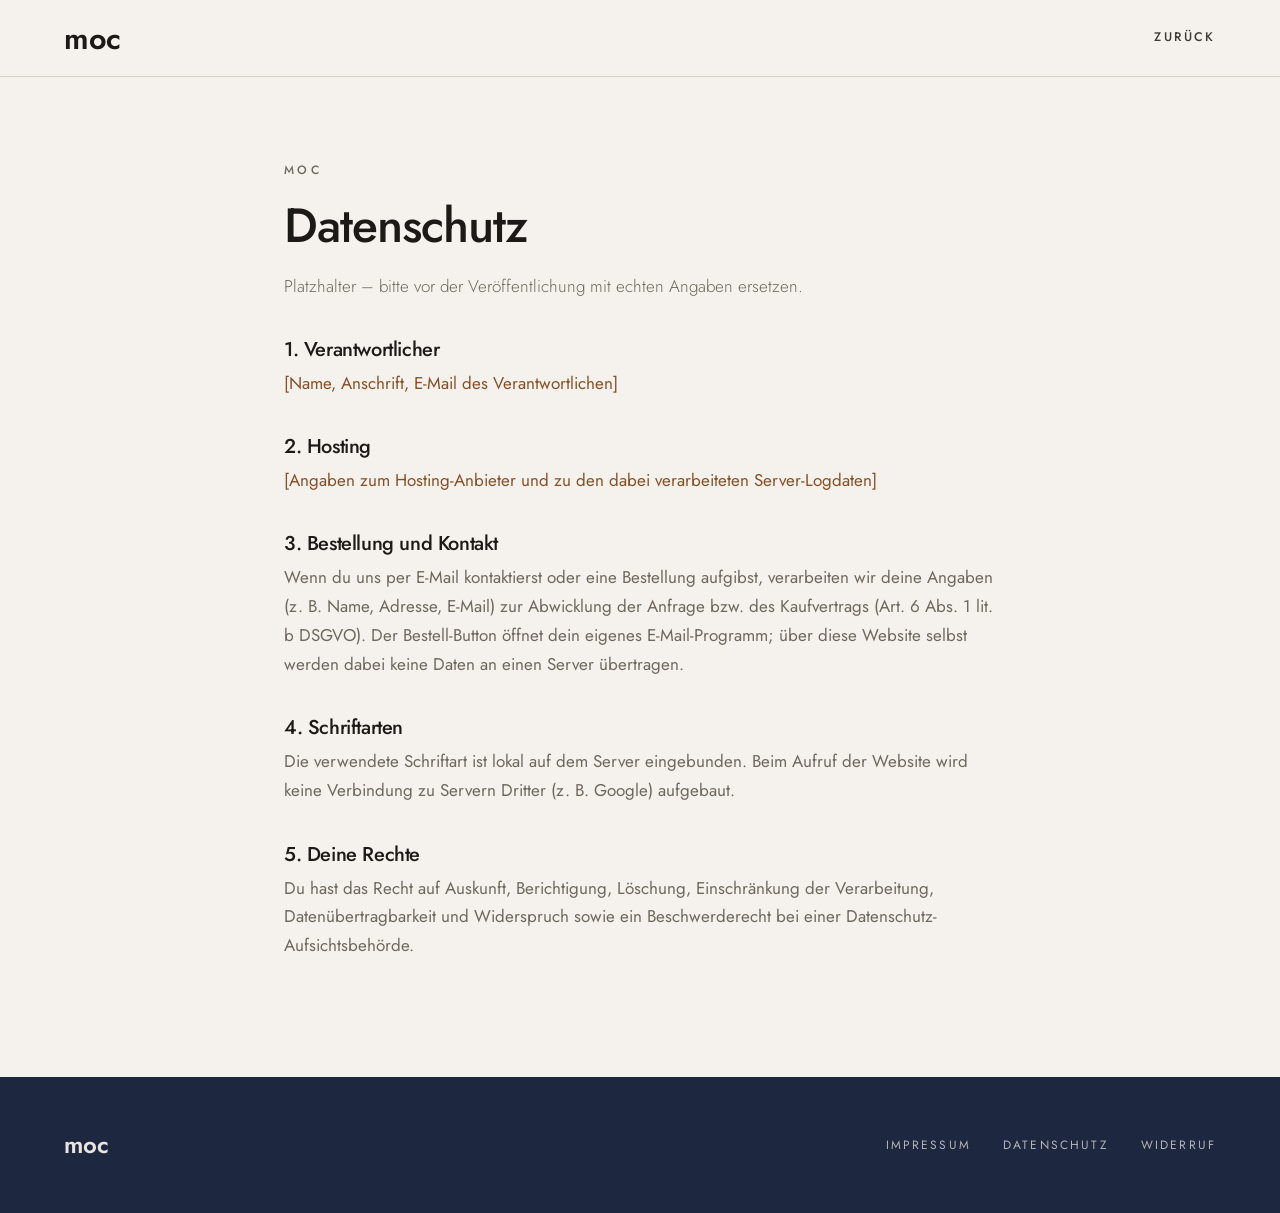
==== commit 8b5b9714: "Use the wordmark typeface Jost for all text, self-hosted Replace Cormorant Garamond and Google Fonts" ====
--- a/datenschutz.html
+++ b/datenschutz.html
@@ -5,9 +5,6 @@
   <meta name="viewport" content="width=device-width, initial-scale=1.0">
   <title>Datenschutz – moc</title>
   <meta name="robots" content="noindex">
-  <link rel="preconnect" href="https://fonts.googleapis.com">
-  <link rel="preconnect" href="https://fonts.gstatic.com" crossorigin>
-  <link href="https://fonts.googleapis.com/css2?family=Cormorant+Garamond:ital,wght@0,400;0,500;1,400&family=Jost:wght@300;400;500;600&display=swap" rel="stylesheet">
   <link rel="stylesheet" href="style.css">
 </head>
 <body>
@@ -29,7 +26,7 @@
         <h2>3. Bestellung und Kontakt</h2>
         <p>Wenn du uns per E-Mail kontaktierst oder eine Bestellung aufgibst, verarbeiten wir deine Angaben (z. B. Name, Adresse, E-Mail) zur Abwicklung der Anfrage bzw. des Kaufvertrags (Art. 6 Abs. 1 lit. b DSGVO). Der Bestell-Button öffnet dein eigenes E-Mail-Programm; über diese Website selbst werden dabei keine Daten an einen Server übertragen.</p>
         <h2>4. Schriftarten</h2>
-        <p><span class="placeholder">[Hinweis zu Google Fonts – oder Schriftarten lokal einbinden, um die Übertragung der IP-Adresse an Google zu vermeiden]</span></p>
+        <p>Die verwendete Schriftart ist lokal auf dem Server eingebunden. Beim Aufruf der Website wird keine Verbindung zu Servern Dritter (z. B. Google) aufgebaut.</p>
         <h2>5. Deine Rechte</h2>
         <p>Du hast das Recht auf Auskunft, Berichtigung, Löschung, Einschränkung der Verarbeitung, Datenübertragbarkeit und Widerspruch sowie ein Beschwerderecht bei einer Datenschutz-Aufsichtsbehörde.</p>
     </div>
--- a/style.css
+++ b/style.css
@@ -1,3 +1,33 @@
+/* ===== Schrift (Jost – wie die Wortmarke, lokal eingebunden) ===== */
+@font-face {
+  font-family: "Jost";
+  src: url("fonts/jost-latin-300-normal.woff2") format("woff2");
+  font-weight: 300;
+  font-style: normal;
+  font-display: swap;
+}
+@font-face {
+  font-family: "Jost";
+  src: url("fonts/jost-latin-400-normal.woff2") format("woff2");
+  font-weight: 400;
+  font-style: normal;
+  font-display: swap;
+}
+@font-face {
+  font-family: "Jost";
+  src: url("fonts/jost-latin-500-normal.woff2") format("woff2");
+  font-weight: 500;
+  font-style: normal;
+  font-display: swap;
+}
+@font-face {
+  font-family: "Jost";
+  src: url("fonts/jost-latin-600-normal.woff2") format("woff2");
+  font-weight: 600;
+  font-style: normal;
+  font-display: swap;
+}
+
 /* ===== Farben & Grundwerte ===== */
 :root {
   --bg: #f5f2ed;
@@ -8,7 +38,6 @@
   --leather: #8a4f24;
   --denim: #1d2740;
   --max: 1200px;
-  --serif: "Cormorant Garamond", Georgia, serif;
   --sans: "Jost", system-ui, -apple-system, sans-serif;
 }
 
@@ -19,6 +48,7 @@
 body {
   margin: 0;
   font-family: var(--sans);
+  font-size: 17px;
   font-weight: 400;
   background: var(--bg);
   color: var(--ink);
@@ -28,10 +58,10 @@
 
 img { display: block; max-width: 100%; }
 a { color: inherit; text-decoration: none; }
-h1, h2 { font-family: var(--serif); font-weight: 400; line-height: 1.1; margin: 0 0 .4em; }
-h1 { font-size: clamp(2.8rem, 7vw, 5.4rem); }
-h2 { font-size: clamp(2.2rem, 4.5vw, 3.4rem); }
-em { font-style: italic; }
+h1, h2 { font-family: var(--sans); font-weight: 500; line-height: 1.1; letter-spacing: -.02em; margin: 0 0 .4em; }
+h1 { font-size: clamp(2.5rem, 6vw, 4.6rem); }
+h2 { font-size: clamp(1.9rem, 3.6vw, 2.8rem); }
+em { font-style: normal; font-weight: 300; }
 p { margin: 0 0 1em; }
 
 .container { width: 100%; max-width: var(--max); margin: 0 auto; padding: 0 24px; }
@@ -154,9 +184,9 @@
 /* ===== Statement ===== */
 .statement { padding: 140px 0 120px; }
 .statement__text {
-  font-family: var(--serif);
-  font-size: clamp(1.6rem, 3.2vw, 2.3rem);
-  line-height: 1.4;
+  font-weight: 300;
+  font-size: clamp(1.35rem, 2.6vw, 1.9rem);
+  line-height: 1.5;
   margin: 0;
 }
 .statement__line { display: block; width: 1px; height: 70px; background: var(--line); margin: 3.5rem auto 0; }
@@ -167,9 +197,13 @@
 .product__media { position: sticky; top: 100px; }
 .product__media img { width: 100%; aspect-ratio: 4 / 5; object-fit: cover; }
 .product__info { padding-top: 1rem; }
-.product__price { font-family: var(--serif); font-size: 2rem; margin: .4rem 0 0; }
+.product__price { font-size: 1.6rem; font-weight: 400; margin: .4rem 0 0; }
 .product__tax { font-size: .82rem; color: var(--muted); margin-bottom: 2rem; }
-.product__desc { color: var(--muted); margin-bottom: 2.5rem; }
+.product__desc { color: var(--muted); margin-bottom: 2rem; }
+.specs { margin: 0 0 2.5rem; border-top: 1px solid var(--line); }
+.specs div { display: flex; justify-content: space-between; gap: 1rem; padding: .8rem 0; border-bottom: 1px solid var(--line); }
+.specs dt { font-size: .75rem; font-weight: 500; letter-spacing: .2em; text-transform: uppercase; }
+.specs dd { margin: 0; color: var(--muted); text-align: right; }
 .product__hint { min-height: 1.6em; margin: .8rem 0 0; font-size: .85rem; color: var(--leather); text-align: center; }
 
 .sizes { display: grid; gap: 1.8rem; margin-bottom: 2.2rem; }
@@ -222,9 +256,8 @@
 .details__grid { display: grid; grid-template-columns: repeat(3, 1fr); gap: 2rem; }
 .details figure { margin: 0; }
 .details img { width: 100%; aspect-ratio: 4 / 5; object-fit: cover; margin-bottom: 1.4rem; }
-.details figcaption { font-family: var(--serif); font-size: 1.5rem; line-height: 1.3; }
+.details figcaption { font-size: 1.15rem; font-weight: 500; line-height: 1.3; }
 .details figcaption span {
-  font-family: var(--sans);
   font-size: .72rem;
   letter-spacing: .2em;
   color: var(--muted);
@@ -239,8 +272,8 @@
 .contact__mail {
   display: inline-block;
   margin-top: 1rem;
-  font-family: var(--serif);
-  font-size: clamp(1.5rem, 3vw, 2rem);
+  font-weight: 300;
+  font-size: clamp(1.3rem, 2.6vw, 1.7rem);
   border-bottom: 1px solid var(--line);
   transition: border-color .3s, color .3s;
 }
@@ -263,8 +296,8 @@
 .nav--solid { background: var(--bg); color: var(--ink); border-color: var(--line); }
 .legal { padding: 160px 0 100px; }
 .legal .container { max-width: 760px; }
-.legal h1 { font-size: clamp(2.4rem, 5vw, 3.4rem); }
-.legal h2 { font-size: 1.6rem; margin-top: 2.4rem; }
+.legal h1 { font-size: clamp(2.2rem, 4.5vw, 3rem); }
+.legal h2 { font-size: 1.25rem; margin-top: 2.4rem; }
 .legal p { color: var(--muted); }
 .legal .placeholder { color: var(--leather); }
 
@@ -308,5 +341,5 @@
   .hero__img { position: relative; height: auto; padding-top: 0; }
   .hero__shade { display: none; }
   .hero__content { padding-top: 2.6rem; padding-bottom: 3.6rem; }
-  .hero__content h1 { font-size: 2.6rem; }
-}
+  .hero__content h1 { font-size: 2.3rem; }
+}
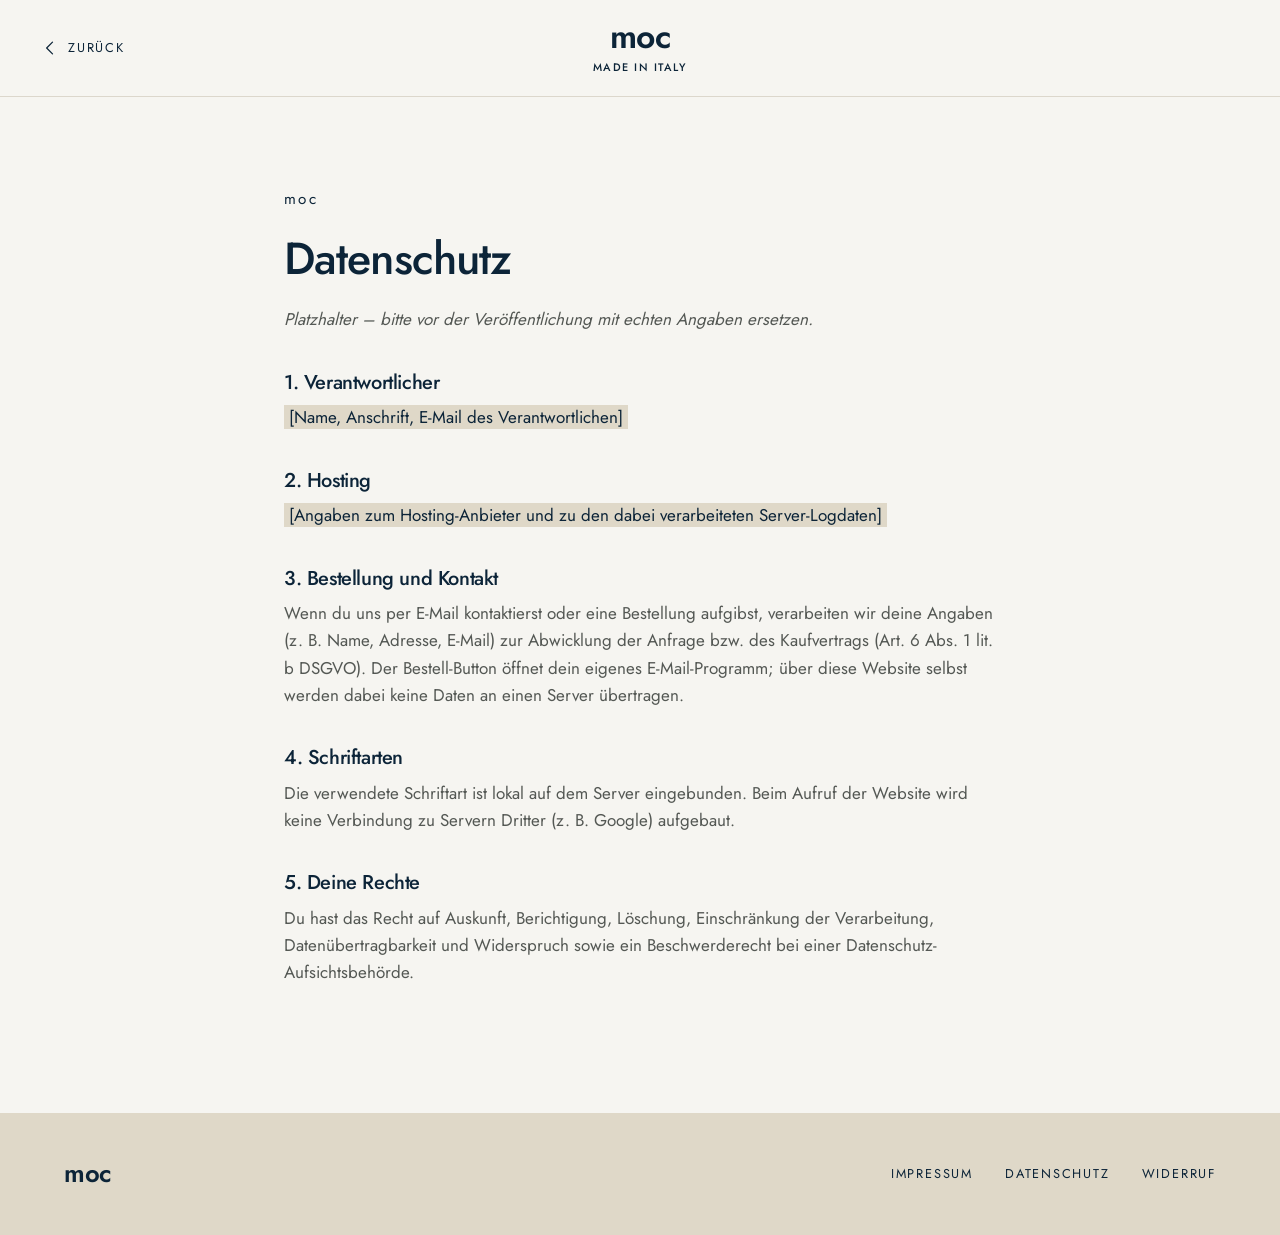
==== commit 3a550ac7: "Restyle site with sand/navy palette and centered header Adopt the requested colors (#f6f5f1, #dfd8c8" ====
--- a/datenschutz.html
+++ b/datenschutz.html
@@ -8,10 +8,16 @@
   <link rel="stylesheet" href="style.css">
 </head>
 <body>
-  <header class="nav nav--solid">
-    <div class="container nav__inner">
-      <a href="index.html" class="logo">moc</a>
-      <nav class="nav__links nav__links--static"><a href="index.html">Zurück</a></nav>
+  <header class="nav is-scrolled">
+    <div class="nav__inner">
+      <div class="nav__side">
+        <a href="index.html" class="nav__back"><svg viewBox="0 0 24 24" aria-hidden="true"><path d="M15 5l-7 7 7 7"/></svg>Zurück</a>
+      </div>
+      <a href="index.html" class="brand" aria-label="moc – zur Startseite">
+        <span class="logo">moc</span>
+        <span class="brand__sub">Made in Italy</span>
+      </a>
+      <div class="nav__side"></div>
     </div>
   </header>
   <main class="legal">
--- a/style.css
+++ b/style.css
@@ -30,20 +30,19 @@
 
 /* ===== Farben & Grundwerte ===== */
 :root {
-  --bg: #f5f2ed;
-  --bg-alt: #ece7df;
-  --ink: #1c1a17;
-  --muted: #6f685f;
-  --line: #d9d1c5;
-  --leather: #8a4f24;
-  --denim: #1d2740;
-  --max: 1200px;
+  --bg: #f6f5f1;        /* Hintergrund hell */
+  --sand: #dfd8c8;      /* Sand-Beige */
+  --ink: #0c2438;       /* Marineblau – Überschriften, Logo, Buttons */
+  --text: #545854;      /* Fließtext */
+  --line: #dcd7cc;      /* feine Linien auf hellem Grund */
+  --line-sand: #c9c0ad; /* feine Linien auf Sand */
+  --max: 1440px;
   --sans: "Jost", system-ui, -apple-system, sans-serif;
 }
 
 *, *::before, *::after { box-sizing: border-box; }
 
-html { scroll-behavior: smooth; }
+html { scroll-behavior: smooth; scroll-padding-top: 96px; }
 
 body {
   margin: 0;
@@ -51,185 +50,198 @@
   font-size: 17px;
   font-weight: 400;
   background: var(--bg);
-  color: var(--ink);
-  line-height: 1.7;
+  color: var(--text);
+  line-height: 1.6;
   -webkit-font-smoothing: antialiased;
 }
 
 img { display: block; max-width: 100%; }
 a { color: inherit; text-decoration: none; }
-h1, h2 { font-family: var(--sans); font-weight: 500; line-height: 1.1; letter-spacing: -.02em; margin: 0 0 .4em; }
-h1 { font-size: clamp(2.5rem, 6vw, 4.6rem); }
-h2 { font-size: clamp(1.9rem, 3.6vw, 2.8rem); }
-em { font-style: normal; font-weight: 300; }
+h1, h2 { color: var(--ink); font-weight: 500; line-height: 1.12; letter-spacing: -.02em; margin: 0 0 .5em; }
+h1 { font-size: clamp(2.1rem, 4.6vw, 3.6rem); }
+h2 { font-size: clamp(1.8rem, 3.4vw, 2.7rem); }
 p { margin: 0 0 1em; }
 
-.container { width: 100%; max-width: var(--max); margin: 0 auto; padding: 0 24px; }
-.container--narrow { max-width: 720px; text-align: center; }
+.container { width: 100%; max-width: var(--max); margin: 0 auto; padding: 0 64px; }
+.container--narrow { max-width: 760px; text-align: center; }
 
 .eyebrow {
-  font-size: .75rem;
-  font-weight: 500;
-  letter-spacing: .28em;
-  text-transform: uppercase;
-  color: var(--muted);
-  margin-bottom: 1.2rem;
-}
-.eyebrow--light { color: rgba(255, 255, 255, .8); }
-
-/* ===== Logo (Wortmarke wie auf dem Patch) ===== */
+  font-size: .95rem;
+  font-weight: 400;
+  letter-spacing: .16em;
+  color: var(--ink);
+  margin-bottom: 1.4rem;
+}
+
+/* ===== Logo ===== */
 .logo {
-  font-family: var(--sans);
   font-weight: 600;
-  font-size: 1.9rem;
+  font-size: 2.1rem;
   letter-spacing: -.01em;
   line-height: 1;
-}
-.logo--small { font-size: 1.5rem; }
+  color: var(--ink);
+}
+.logo--small { font-size: 1.6rem; }
 
 /* ===== Buttons ===== */
 .btn {
   display: inline-flex;
   align-items: center;
   justify-content: center;
-  padding: 1.05rem 2.4rem;
-  border: 1px solid var(--ink);
+  padding: 1.05rem 2.8rem;
+  border: 1.5px solid var(--ink);
   background: var(--ink);
   color: var(--bg);
   font: inherit;
-  font-size: .8rem;
-  font-weight: 500;
-  letter-spacing: .2em;
+  font-size: .85rem;
+  font-weight: 500;
+  letter-spacing: .14em;
   text-transform: uppercase;
   cursor: pointer;
-  transition: background .3s, color .3s, border-color .3s;
-}
-.btn:hover { background: var(--leather); border-color: var(--leather); }
-.btn--light { background: transparent; border-color: rgba(255, 255, 255, .85); color: #fff; }
-.btn--light:hover { background: #fff; color: var(--ink); border-color: #fff; }
+  transition: background .3s, color .3s;
+}
+.btn:hover { background: transparent; color: var(--ink); }
+.btn--outline { background: transparent; color: var(--ink); }
+.btn--outline:hover { background: var(--ink); color: var(--bg); }
 .btn--block { width: 100%; }
 
-/* ===== Navigation ===== */
+/* ===== Navigation (fest, hell, Logo mittig) ===== */
 .nav {
-  position: fixed;
-  inset: 0 0 auto 0;
+  position: sticky;
+  top: 0;
   z-index: 50;
-  color: #fff;
-  transition: background .4s, color .4s, border-color .4s;
+  background: var(--bg);
   border-bottom: 1px solid transparent;
-}
-.nav.is-scrolled,
-.nav.menu-open {
-  background: rgba(245, 242, 237, .94);
-  backdrop-filter: blur(10px);
-  -webkit-backdrop-filter: blur(10px);
-  color: var(--ink);
-  border-color: var(--line);
-}
-.nav__inner { display: flex; align-items: center; justify-content: space-between; height: 76px; }
-.nav__links { display: flex; align-items: center; gap: 2.4rem; }
-.nav__links a {
-  font-size: .78rem;
-  font-weight: 500;
-  letter-spacing: .2em;
+  transition: border-color .3s;
+}
+.nav.is-scrolled { border-color: var(--line); }
+.nav__inner {
+  display: grid;
+  grid-template-columns: 1fr auto 1fr;
+  align-items: center;
+  height: 96px;
+  padding: 0 40px;
+}
+.nav__side { display: flex; align-items: center; gap: 1.6rem; }
+.nav__side--right { justify-content: flex-end; }
+.brand { display: flex; flex-direction: column; align-items: center; gap: .35rem; }
+.brand__sub {
+  font-size: .68rem;
+  font-weight: 500;
+  letter-spacing: .14em;
   text-transform: uppercase;
-  opacity: .85;
-  transition: opacity .2s;
-}
-.nav__links a:hover { opacity: 1; }
-.nav__cta { border-bottom: 1px solid currentColor; padding-bottom: 2px; }
+  color: var(--ink);
+}
+.icon-link { color: var(--ink); display: grid; place-items: center; }
+.icon-link svg, .nav__back svg {
+  width: 26px; height: 26px;
+  fill: none; stroke: currentColor; stroke-width: 1.5;
+  stroke-linecap: round; stroke-linejoin: round;
+}
+.nav__back { display: inline-flex; align-items: center; gap: .5rem; color: var(--ink); font-size: .8rem; letter-spacing: .14em; text-transform: uppercase; }
+.nav__back svg { width: 20px; height: 20px; }
 
 .nav__toggle {
-  display: none;
+  display: flex;
   flex-direction: column;
   gap: 7px;
   background: none;
   border: 0;
-  padding: 10px 4px;
+  padding: 8px 0;
   cursor: pointer;
-  color: inherit;
-}
-.nav__toggle span { width: 26px; height: 1px; background: currentColor; transition: transform .3s; }
-.nav__toggle[aria-expanded="true"] span:nth-child(1) { transform: translateY(4px) rotate(45deg); }
-.nav__toggle[aria-expanded="true"] span:nth-child(2) { transform: translateY(-4px) rotate(-45deg); }
+  color: var(--ink);
+  position: relative;
+  z-index: 70;
+}
+.nav__toggle span { width: 30px; height: 1.5px; background: currentColor; transition: transform .3s, opacity .3s; }
+.nav__toggle[aria-expanded="true"] span:nth-child(1) { transform: translateY(8.5px) rotate(45deg); }
+.nav__toggle[aria-expanded="true"] span:nth-child(2) { opacity: 0; }
+.nav__toggle[aria-expanded="true"] span:nth-child(3) { transform: translateY(-8.5px) rotate(-45deg); }
+
+/* Seitliches Menü */
+.drawer {
+  position: fixed;
+  top: 0; left: 0; bottom: 0;
+  z-index: 60;
+  width: min(380px, 86vw);
+  padding: 130px 40px 40px;
+  background: var(--bg);
+  display: flex;
+  flex-direction: column;
+  gap: 1.6rem;
+  transform: translateX(-100%);
+  transition: transform .45s ease;
+}
+.drawer a { color: var(--ink); font-size: 1.5rem; font-weight: 500; letter-spacing: -.01em; }
+.drawer a:hover { opacity: .65; }
+.drawer.is-open { transform: none; }
+.drawer__backdrop {
+  position: fixed; inset: 0; z-index: 55;
+  background: rgba(12, 36, 56, .25);
+  opacity: 0; pointer-events: none;
+  transition: opacity .4s;
+}
+.nav.menu-open .drawer__backdrop { opacity: 1; pointer-events: auto; }
 
 /* ===== Hero ===== */
-.hero {
-  position: relative;
-  height: 100vh;
-  min-height: 560px;
-  display: flex;
-  align-items: flex-end;
-  overflow: hidden;
-  color: #fff;
-}
+.hero { background: var(--sand); }
 .hero__img {
-  position: absolute;
-  inset: 0;
   width: 100%;
-  height: 100%;
+  height: calc(100vh - 96px);
+  min-height: 420px;
+  max-height: 1000px;
   object-fit: cover;
-  object-position: 50% 40%;
-  animation: zoom 14s ease-out forwards;
-}
-@keyframes zoom { from { transform: scale(1.08); } to { transform: scale(1); } }
-.hero__shade {
-  position: absolute;
-  inset: 0;
-  background: linear-gradient(180deg, rgba(10, 12, 20, .35) 0%, rgba(10, 12, 20, 0) 30%, rgba(10, 12, 20, .65) 100%);
-}
-.hero__content { position: relative; padding-bottom: 9vh; }
-.hero__content h1 { margin-bottom: 2.2rem; }
-
-/* ===== Statement ===== */
-.statement { padding: 140px 0 120px; }
-.statement__text {
-  font-weight: 300;
-  font-size: clamp(1.35rem, 2.6vw, 1.9rem);
-  line-height: 1.5;
-  margin: 0;
-}
-.statement__line { display: block; width: 1px; height: 70px; background: var(--line); margin: 3.5rem auto 0; }
+  object-position: 50% 45%;
+}
+
+/* ===== Intro (Sand-Band wie im Vorbild) ===== */
+.intro { background: var(--sand); padding: 80px 0 90px; }
+.intro__inner { text-align: center; }
+.intro h1 { margin-bottom: 2.4rem; }
+.intro__text { max-width: 900px; margin: 3rem auto 0; font-size: 1.15rem; line-height: 1.55; }
 
 /* ===== Produkt ===== */
-.product { padding: 40px 0 140px; }
-.product__inner { display: grid; grid-template-columns: 1.15fr 1fr; gap: 6rem; align-items: start; }
-.product__media { position: sticky; top: 100px; }
+.product { padding: 120px 0; }
+.product__inner { display: grid; grid-template-columns: 1.15fr 1fr; gap: 6rem; align-items: start; max-width: 1240px; }
+.product__media { position: sticky; top: 120px; }
 .product__media img { width: 100%; aspect-ratio: 4 / 5; object-fit: cover; }
 .product__info { padding-top: 1rem; }
-.product__price { font-size: 1.6rem; font-weight: 400; margin: .4rem 0 0; }
-.product__tax { font-size: .82rem; color: var(--muted); margin-bottom: 2rem; }
-.product__desc { color: var(--muted); margin-bottom: 2rem; }
+.product__info .eyebrow { text-transform: uppercase; font-size: .78rem; letter-spacing: .2em; }
+.product__price { color: var(--ink); font-size: 1.6rem; font-weight: 400; margin: .2rem 0 0; }
+.product__tax { font-size: .85rem; margin-bottom: 2rem; }
+.product__desc { margin-bottom: 2rem; }
+.product__hint { min-height: 1.6em; margin: .8rem 0 0; font-size: .9rem; color: var(--ink); text-align: center; }
+
 .specs { margin: 0 0 2.5rem; border-top: 1px solid var(--line); }
-.specs div { display: flex; justify-content: space-between; gap: 1rem; padding: .8rem 0; border-bottom: 1px solid var(--line); }
-.specs dt { font-size: .75rem; font-weight: 500; letter-spacing: .2em; text-transform: uppercase; }
-.specs dd { margin: 0; color: var(--muted); text-align: right; }
-.product__hint { min-height: 1.6em; margin: .8rem 0 0; font-size: .85rem; color: var(--leather); text-align: center; }
+.specs div { display: flex; justify-content: space-between; gap: 1rem; padding: .85rem 0; border-bottom: 1px solid var(--line); }
+.specs dt { color: var(--ink); font-size: .78rem; font-weight: 500; letter-spacing: .16em; text-transform: uppercase; }
+.specs dd { margin: 0; text-align: right; }
 
 .sizes { display: grid; gap: 1.8rem; margin-bottom: 2.2rem; }
 .sizes__label {
-  font-size: .75rem;
-  font-weight: 500;
-  letter-spacing: .2em;
+  color: var(--ink);
+  font-size: .78rem;
+  font-weight: 500;
+  letter-spacing: .16em;
   text-transform: uppercase;
   margin-bottom: .8rem;
 }
-.sizes__label span { color: var(--muted); letter-spacing: .05em; text-transform: none; margin-left: .4rem; }
+.sizes__label span { color: var(--text); letter-spacing: .05em; text-transform: none; margin-left: .4rem; }
 .sizes__options { display: flex; flex-wrap: wrap; gap: .5rem; }
 .sizes__options button {
-  min-width: 52px;
+  min-width: 54px;
   padding: .7rem .6rem;
   border: 1px solid var(--line);
   background: transparent;
   color: var(--ink);
   font: inherit;
-  font-size: .9rem;
+  font-size: .95rem;
   cursor: pointer;
   transition: border-color .2s, background .2s, color .2s;
 }
 .sizes__options button:hover { border-color: var(--ink); }
 .sizes__options button.is-active { background: var(--ink); border-color: var(--ink); color: var(--bg); }
-.sizes.is-missing .sizes__options:not(.has-choice) button { border-color: var(--leather); }
+.sizes.is-missing .sizes__options:not(.has-choice) button { border-color: var(--ink); }
 
 .accordion { margin-top: 2.8rem; border-top: 1px solid var(--line); }
 .accordion details { border-bottom: 1px solid var(--line); }
@@ -240,66 +252,52 @@
   display: flex;
   justify-content: space-between;
   align-items: center;
-  font-size: .78rem;
-  font-weight: 500;
-  letter-spacing: .2em;
+  color: var(--ink);
+  font-size: .8rem;
+  font-weight: 500;
+  letter-spacing: .16em;
   text-transform: uppercase;
 }
 .accordion summary::-webkit-details-marker { display: none; }
-.accordion summary::after { content: "+"; font-size: 1.1rem; font-weight: 300; transition: transform .3s; }
+.accordion summary::after { content: "+"; font-size: 1.2rem; font-weight: 300; transition: transform .3s; }
 .accordion details[open] summary::after { transform: rotate(45deg); }
-.accordion details p { color: var(--muted); font-size: .95rem; margin: 0 0 1.4rem; }
+.accordion details p { font-size: .98rem; margin: 0 0 1.4rem; }
 
 /* ===== Details ===== */
-.details { padding: 130px 0; background: var(--bg-alt); }
-.details__head { text-align: center; margin-bottom: 4rem; }
+.details { padding: 110px 0 120px; background: var(--sand); }
+.details__head { text-align: center; margin-bottom: 3.5rem; }
 .details__grid { display: grid; grid-template-columns: repeat(3, 1fr); gap: 2rem; }
 .details figure { margin: 0; }
 .details img { width: 100%; aspect-ratio: 4 / 5; object-fit: cover; margin-bottom: 1.4rem; }
-.details figcaption { font-size: 1.15rem; font-weight: 500; line-height: 1.3; }
-.details figcaption span {
-  font-size: .72rem;
-  letter-spacing: .2em;
-  color: var(--muted);
-  margin-right: .6rem;
-  vertical-align: middle;
-}
-.details figcaption small { display: block; font-family: var(--sans); font-size: .92rem; color: var(--muted); margin-top: .4rem; }
+.details figcaption { color: var(--ink); font-size: 1.2rem; font-weight: 500; line-height: 1.3; }
+.details figcaption span { font-size: .75rem; font-weight: 400; letter-spacing: .16em; margin-right: .6rem; vertical-align: middle; }
+.details figcaption small { display: block; color: var(--text); font-size: .98rem; font-weight: 400; margin-top: .4rem; }
 
 /* ===== Kontakt ===== */
-.contact { padding: 140px 0; }
-.contact p { color: var(--muted); }
+.contact { padding: 120px 0; }
 .contact__mail {
   display: inline-block;
   margin-top: 1rem;
-  font-weight: 300;
+  color: var(--ink);
   font-size: clamp(1.3rem, 2.6vw, 1.7rem);
-  border-bottom: 1px solid var(--line);
-  transition: border-color .3s, color .3s;
-}
-.contact__mail:hover { color: var(--leather); border-color: var(--leather); }
+  border-bottom: 1px solid var(--ink);
+  transition: opacity .3s;
+}
+.contact__mail:hover { opacity: .65; }
 
 /* ===== Footer ===== */
-.footer { background: var(--denim); color: #e9e4dc; padding: 3.5rem 0; }
+.footer { background: var(--sand); color: var(--ink); padding: 3rem 0; }
 .footer__inner { display: flex; flex-wrap: wrap; align-items: center; justify-content: space-between; gap: 1.5rem; }
 .footer nav { display: flex; flex-wrap: wrap; gap: 2rem; }
-.footer nav a, .footer p {
-  font-size: .75rem;
-  letter-spacing: .18em;
-  text-transform: uppercase;
-  opacity: .75;
-  margin: 0;
-}
-.footer nav a:hover { opacity: 1; }
+.footer nav a, .footer p { font-size: .8rem; letter-spacing: .14em; text-transform: uppercase; margin: 0; }
+.footer nav a:hover { opacity: .65; }
 
 /* ===== Rechtliche Seiten ===== */
-.nav--solid { background: var(--bg); color: var(--ink); border-color: var(--line); }
-.legal { padding: 160px 0 100px; }
-.legal .container { max-width: 760px; }
-.legal h1 { font-size: clamp(2.2rem, 4.5vw, 3rem); }
+.legal { padding: 90px 0 110px; }
+.legal .container { max-width: 840px; }
+.legal h1 { font-size: clamp(2rem, 4vw, 2.8rem); }
 .legal h2 { font-size: 1.25rem; margin-top: 2.4rem; }
-.legal p { color: var(--muted); }
-.legal .placeholder { color: var(--leather); }
+.legal .placeholder { color: var(--ink); background: var(--sand); padding: 0 .3em; }
 
 /* ===== Scroll-Animation ===== */
 .reveal { opacity: 0; transform: translateY(20px); transition: opacity 1s ease, transform 1s ease; }
@@ -307,39 +305,23 @@
 @media (prefers-reduced-motion: reduce) {
   html { scroll-behavior: auto; }
   .reveal { opacity: 1; transform: none; transition: none; }
-  .hero__img { animation: none; }
 }
 
 /* ===== Responsive ===== */
 @media (max-width: 900px) {
-  .nav__toggle { display: flex; }
-  .nav__links {
-    position: fixed;
-    top: 76px; left: 0; right: 0;
-    flex-direction: column;
-    align-items: flex-start;
-    gap: 1.6rem;
-    padding: 2rem 24px 2.6rem;
-    background: var(--bg);
-    color: var(--ink);
-    border-bottom: 1px solid var(--line);
-    transform: translateY(-130%);
-    transition: transform .4s ease;
-  }
-  .nav__links.is-open { transform: none; }
+  .container { padding: 0 24px; }
+  .nav__inner { height: 76px; padding: 0 20px; }
+  html { scroll-padding-top: 76px; }
+  .logo { font-size: 1.8rem; }
+  .brand__sub { font-size: .6rem; }
+  .nav__side { gap: 1.1rem; }
+  .icon-link svg { width: 24px; height: 24px; }
+  .hero__img { height: auto; min-height: 0; aspect-ratio: 1408 / 1117; }
+  .intro { padding: 56px 0 64px; }
+  .intro__text { font-size: 1.05rem; margin-top: 2.4rem; text-align: left; }
+  .product { padding: 80px 0; }
   .product__inner { grid-template-columns: 1fr; gap: 3rem; }
   .product__media { position: static; }
   .details__grid { grid-template-columns: 1fr; gap: 3rem; max-width: 460px; margin: 0 auto; }
-  .statement, .details, .contact { padding: 100px 0; }
-  .product { padding-bottom: 100px; }
-}
-@media (max-width: 900px) {
-  .nav__links--static { position: static; flex-direction: row; padding: 0; background: none; border: 0; transform: none; }
-}
-@media (max-width: 600px) {
-  .hero { height: auto; min-height: 0; display: block; background: var(--denim); }
-  .hero__img { position: relative; height: auto; padding-top: 0; }
-  .hero__shade { display: none; }
-  .hero__content { padding-top: 2.6rem; padding-bottom: 3.6rem; }
-  .hero__content h1 { font-size: 2.3rem; }
-}
+  .details, .contact { padding: 90px 0; }
+}
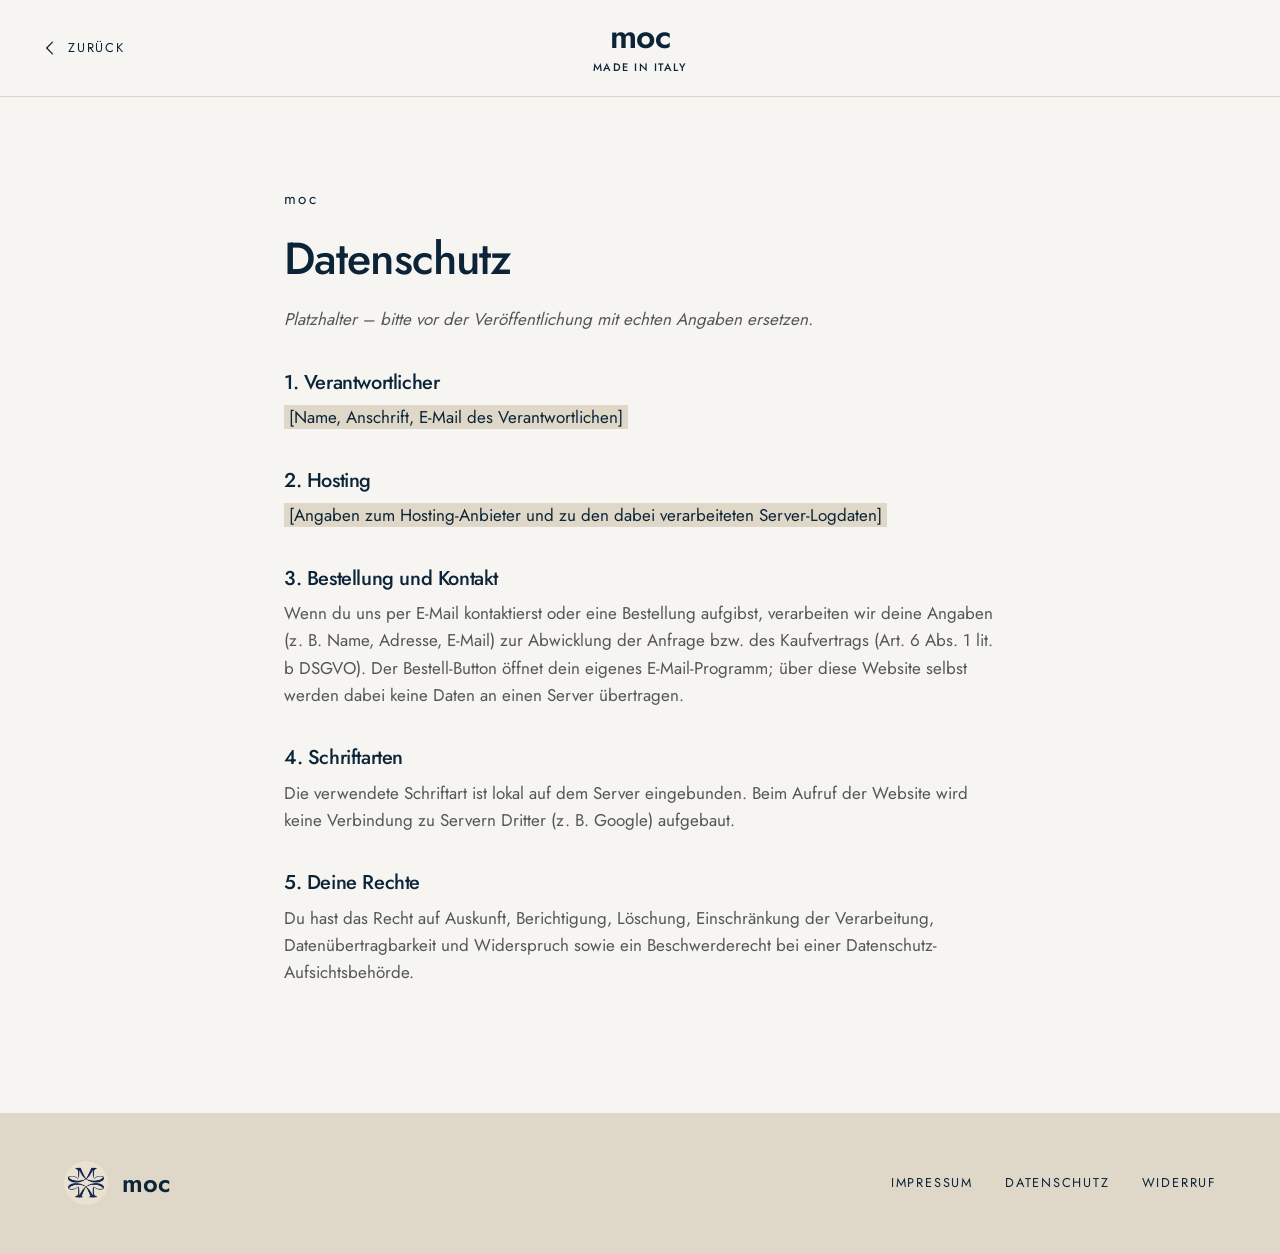
==== commit 99b43de7: "Add moc monogram emblem Cut the circular monogram out of the supplied artwork with a transparent sur" ====
--- a/datenschutz.html
+++ b/datenschutz.html
@@ -5,6 +5,8 @@
   <meta name="viewport" content="width=device-width, initial-scale=1.0">
   <title>Datenschutz – moc</title>
   <meta name="robots" content="noindex">
+  <link rel="icon" type="image/png" href="favicon.png">
+  <link rel="apple-touch-icon" href="apple-touch-icon.png">
   <link rel="stylesheet" href="style.css">
 </head>
 <body>
@@ -39,7 +41,7 @@
   </main>
   <footer class="footer">
     <div class="container footer__inner">
-      <a href="index.html" class="logo logo--small">moc</a>
+      <a href="index.html" class="footer__brand"><img src="images/moc-emblem.png" alt="" width="44" height="44"><span class="logo logo--small">moc</span></a>
       <nav>
         <a href="impressum.html">Impressum</a>
         <a href="datenschutz.html">Datenschutz</a>
--- a/style.css
+++ b/style.css
@@ -175,6 +175,7 @@
 .drawer a { color: var(--ink); font-size: 1.5rem; font-weight: 500; letter-spacing: -.01em; }
 .drawer a:hover { opacity: .65; }
 .drawer.is-open { transform: none; }
+.drawer__emblem { width: 72px; height: 72px; margin-top: auto; }
 .drawer__backdrop {
   position: fixed; inset: 0; z-index: 55;
   background: rgba(12, 36, 56, .25);
@@ -183,22 +184,31 @@
 }
 .nav.menu-open .drawer__backdrop { opacity: 1; pointer-events: auto; }
 
-/* ===== Hero ===== */
-.hero { background: var(--sand); }
+/* ===== Hero: Bild links, Intro rechts (mobil untereinander) ===== */
+.hero {
+  display: grid;
+  grid-template-columns: 1fr 1fr;
+  background: var(--sand);
+}
+.hero__media { background: var(--sand); }
 .hero__img {
   width: 100%;
   height: calc(100vh - 96px);
-  min-height: 420px;
-  max-height: 1000px;
+  min-height: 640px;
+  max-height: 1100px;
   object-fit: cover;
-  object-position: 50% 45%;
-}
-
-/* ===== Intro (Sand-Band wie im Vorbild) ===== */
-.intro { background: var(--sand); padding: 80px 0 90px; }
-.intro__inner { text-align: center; }
+  object-position: 50% 50%;
+}
+.intro {
+  display: flex;
+  align-items: center;
+  justify-content: center;
+  padding: 80px 64px;
+}
+.intro__inner { text-align: center; max-width: 560px; }
 .intro h1 { margin-bottom: 2.4rem; }
-.intro__text { max-width: 900px; margin: 3rem auto 0; font-size: 1.15rem; line-height: 1.55; }
+.intro__emblem { width: 112px; height: 112px; margin: 0 auto 2.2rem; }
+.intro__text { margin: 3rem 0 0; font-size: 1.1rem; line-height: 1.6; }
 
 /* ===== Produkt ===== */
 .product { padding: 120px 0; }
@@ -288,6 +298,8 @@
 /* ===== Footer ===== */
 .footer { background: var(--sand); color: var(--ink); padding: 3rem 0; }
 .footer__inner { display: flex; flex-wrap: wrap; align-items: center; justify-content: space-between; gap: 1.5rem; }
+.footer__brand { display: inline-flex; align-items: center; gap: .9rem; }
+.footer__brand img { width: 44px; height: 44px; }
 .footer nav { display: flex; flex-wrap: wrap; gap: 2rem; }
 .footer nav a, .footer p { font-size: .8rem; letter-spacing: .14em; text-transform: uppercase; margin: 0; }
 .footer nav a:hover { opacity: .65; }
@@ -316,8 +328,10 @@
   .brand__sub { font-size: .6rem; }
   .nav__side { gap: 1.1rem; }
   .icon-link svg { width: 24px; height: 24px; }
-  .hero__img { height: auto; min-height: 0; aspect-ratio: 1408 / 1117; }
-  .intro { padding: 56px 0 64px; }
+  .hero { grid-template-columns: 1fr; }
+  .hero__img { height: auto; min-height: 0; max-height: none; aspect-ratio: 1025 / 1175; }
+  .intro { padding: 56px 24px 64px; }
+  .intro__emblem { width: 88px; height: 88px; margin-bottom: 1.8rem; }
   .intro__text { font-size: 1.05rem; margin-top: 2.4rem; text-align: left; }
   .product { padding: 80px 0; }
   .product__inner { grid-template-columns: 1fr; gap: 3rem; }
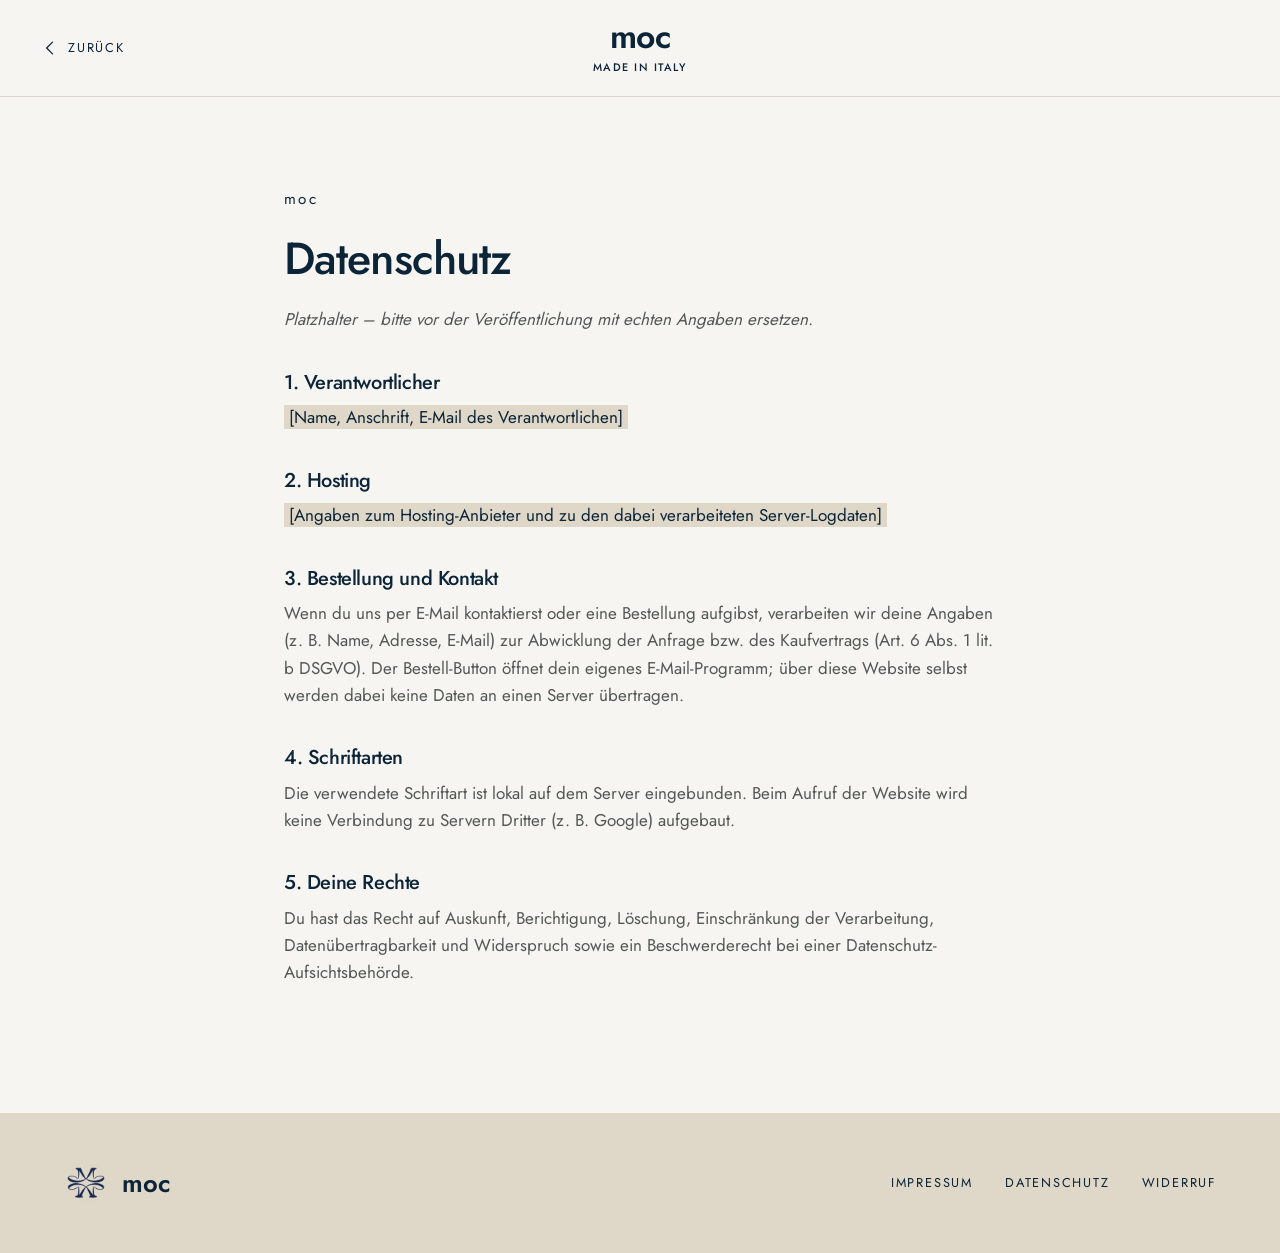
==== commit c778aad5: "Match emblem circle to site sand color Recolor the monogram background from #ebe2d2 to the site's #d" ====
--- a/datenschutz.html
+++ b/datenschutz.html
@@ -41,7 +41,7 @@
   </main>
   <footer class="footer">
     <div class="container footer__inner">
-      <a href="index.html" class="footer__brand"><img src="images/moc-emblem.png" alt="" width="44" height="44"><span class="logo logo--small">moc</span></a>
+      <a href="index.html" class="footer__brand"><img src="images/moc-emblem.webp" alt="" width="44" height="44"><span class="logo logo--small">moc</span></a>
       <nav>
         <a href="impressum.html">Impressum</a>
         <a href="datenschutz.html">Datenschutz</a>
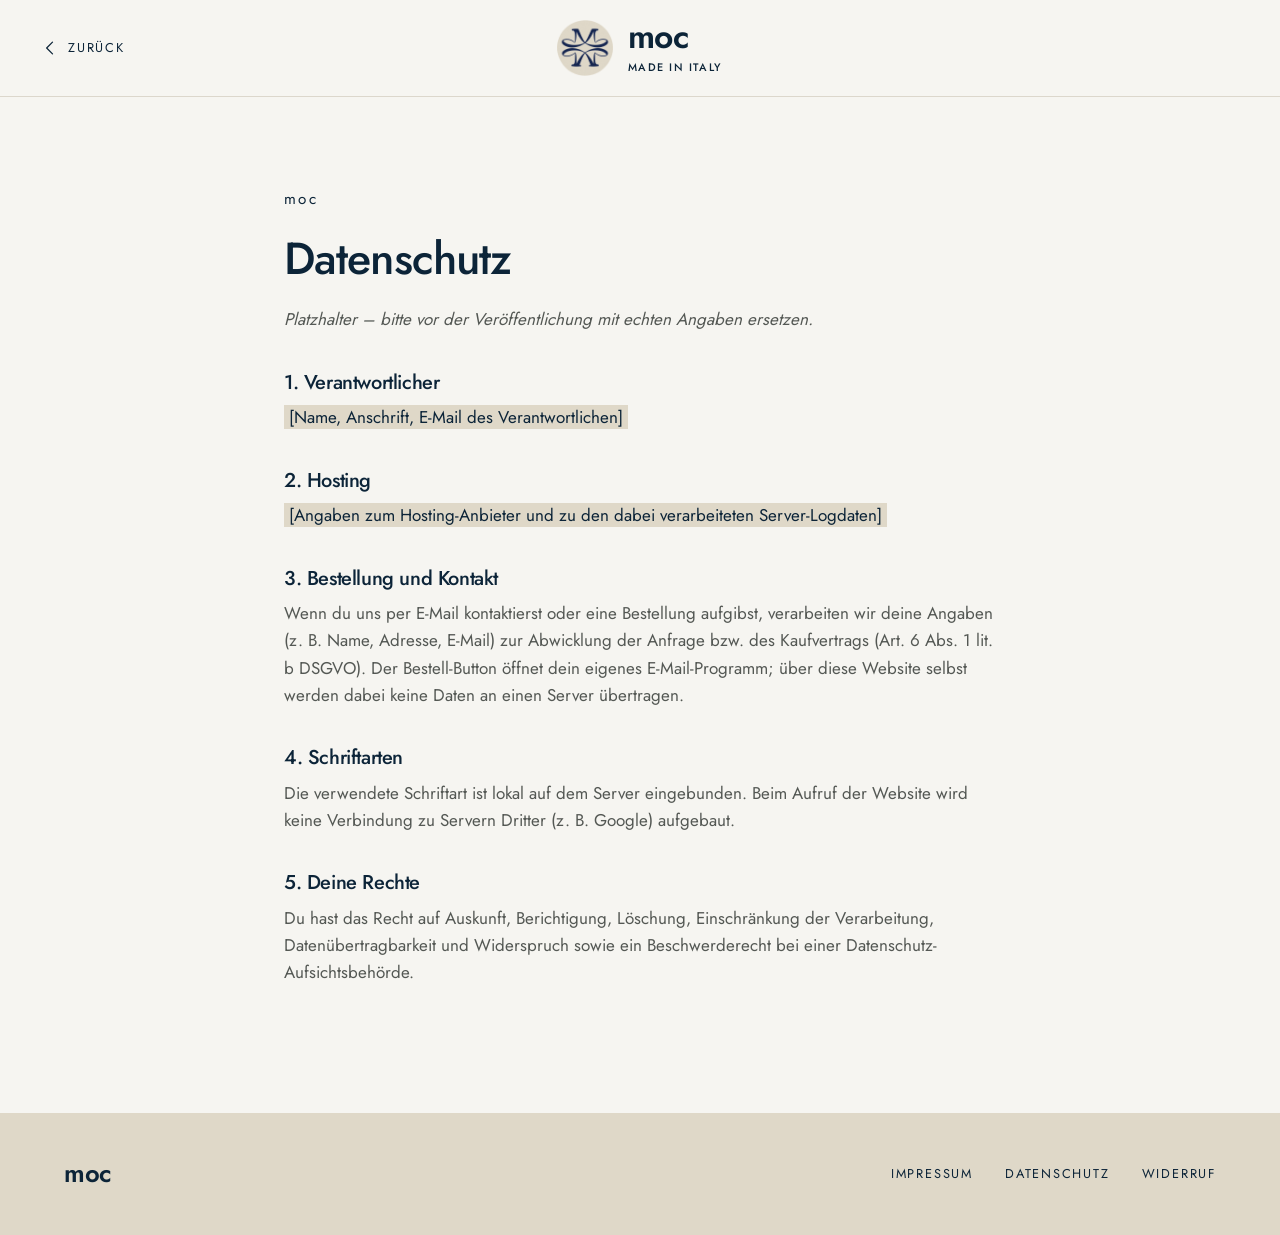
==== commit f7acdb5c: "Move emblem to header and contact section for contrast Show the sand monogram only on light backgrou" ====
--- a/datenschutz.html
+++ b/datenschutz.html
@@ -16,8 +16,11 @@
         <a href="index.html" class="nav__back"><svg viewBox="0 0 24 24" aria-hidden="true"><path d="M15 5l-7 7 7 7"/></svg>Zurück</a>
       </div>
       <a href="index.html" class="brand" aria-label="moc – zur Startseite">
-        <span class="logo">moc</span>
-        <span class="brand__sub">Made in Italy</span>
+        <img src="images/moc-emblem.webp" alt="" class="brand__emblem" width="56" height="56">
+        <span class="brand__text">
+          <span class="logo">moc</span>
+          <span class="brand__sub">Made in Italy</span>
+        </span>
       </a>
       <div class="nav__side"></div>
     </div>
@@ -41,7 +44,7 @@
   </main>
   <footer class="footer">
     <div class="container footer__inner">
-      <a href="index.html" class="footer__brand"><img src="images/moc-emblem.webp" alt="" width="44" height="44"><span class="logo logo--small">moc</span></a>
+      <a href="index.html" class="logo logo--small">moc</a>
       <nav>
         <a href="impressum.html">Impressum</a>
         <a href="datenschutz.html">Datenschutz</a>
--- a/style.css
+++ b/style.css
@@ -124,7 +124,9 @@
 }
 .nav__side { display: flex; align-items: center; gap: 1.6rem; }
 .nav__side--right { justify-content: flex-end; }
-.brand { display: flex; flex-direction: column; align-items: center; gap: .35rem; }
+.brand { display: flex; align-items: center; gap: .9rem; }
+.brand__emblem { width: 56px; height: 56px; }
+.brand__text { display: flex; flex-direction: column; align-items: flex-start; gap: .35rem; }
 .brand__sub {
   font-size: .68rem;
   font-weight: 500;
@@ -175,7 +177,6 @@
 .drawer a { color: var(--ink); font-size: 1.5rem; font-weight: 500; letter-spacing: -.01em; }
 .drawer a:hover { opacity: .65; }
 .drawer.is-open { transform: none; }
-.drawer__emblem { width: 72px; height: 72px; margin-top: auto; }
 .drawer__backdrop {
   position: fixed; inset: 0; z-index: 55;
   background: rgba(12, 36, 56, .25);
@@ -207,7 +208,6 @@
 }
 .intro__inner { text-align: center; max-width: 560px; }
 .intro h1 { margin-bottom: 2.4rem; }
-.intro__emblem { width: 112px; height: 112px; margin: 0 auto 2.2rem; }
 .intro__text { margin: 3rem 0 0; font-size: 1.1rem; line-height: 1.6; }
 
 /* ===== Produkt ===== */
@@ -285,6 +285,7 @@
 
 /* ===== Kontakt ===== */
 .contact { padding: 120px 0; }
+.contact__emblem { width: 120px; height: 120px; margin: 0 auto 2.4rem; }
 .contact__mail {
   display: inline-block;
   margin-top: 1rem;
@@ -298,8 +299,6 @@
 /* ===== Footer ===== */
 .footer { background: var(--sand); color: var(--ink); padding: 3rem 0; }
 .footer__inner { display: flex; flex-wrap: wrap; align-items: center; justify-content: space-between; gap: 1.5rem; }
-.footer__brand { display: inline-flex; align-items: center; gap: .9rem; }
-.footer__brand img { width: 44px; height: 44px; }
 .footer nav { display: flex; flex-wrap: wrap; gap: 2rem; }
 .footer nav a, .footer p { font-size: .8rem; letter-spacing: .14em; text-transform: uppercase; margin: 0; }
 .footer nav a:hover { opacity: .65; }
@@ -326,12 +325,14 @@
   html { scroll-padding-top: 76px; }
   .logo { font-size: 1.8rem; }
   .brand__sub { font-size: .6rem; }
+  .brand { gap: .65rem; }
+  .brand__emblem { width: 46px; height: 46px; }
+  .contact__emblem { width: 96px; height: 96px; }
   .nav__side { gap: 1.1rem; }
   .icon-link svg { width: 24px; height: 24px; }
   .hero { grid-template-columns: 1fr; }
   .hero__img { height: auto; min-height: 0; max-height: none; aspect-ratio: 1025 / 1175; }
   .intro { padding: 56px 24px 64px; }
-  .intro__emblem { width: 88px; height: 88px; margin-bottom: 1.8rem; }
   .intro__text { font-size: 1.05rem; margin-top: 2.4rem; text-align: left; }
   .product { padding: 80px 0; }
   .product__inner { grid-template-columns: 1fr; gap: 3rem; }
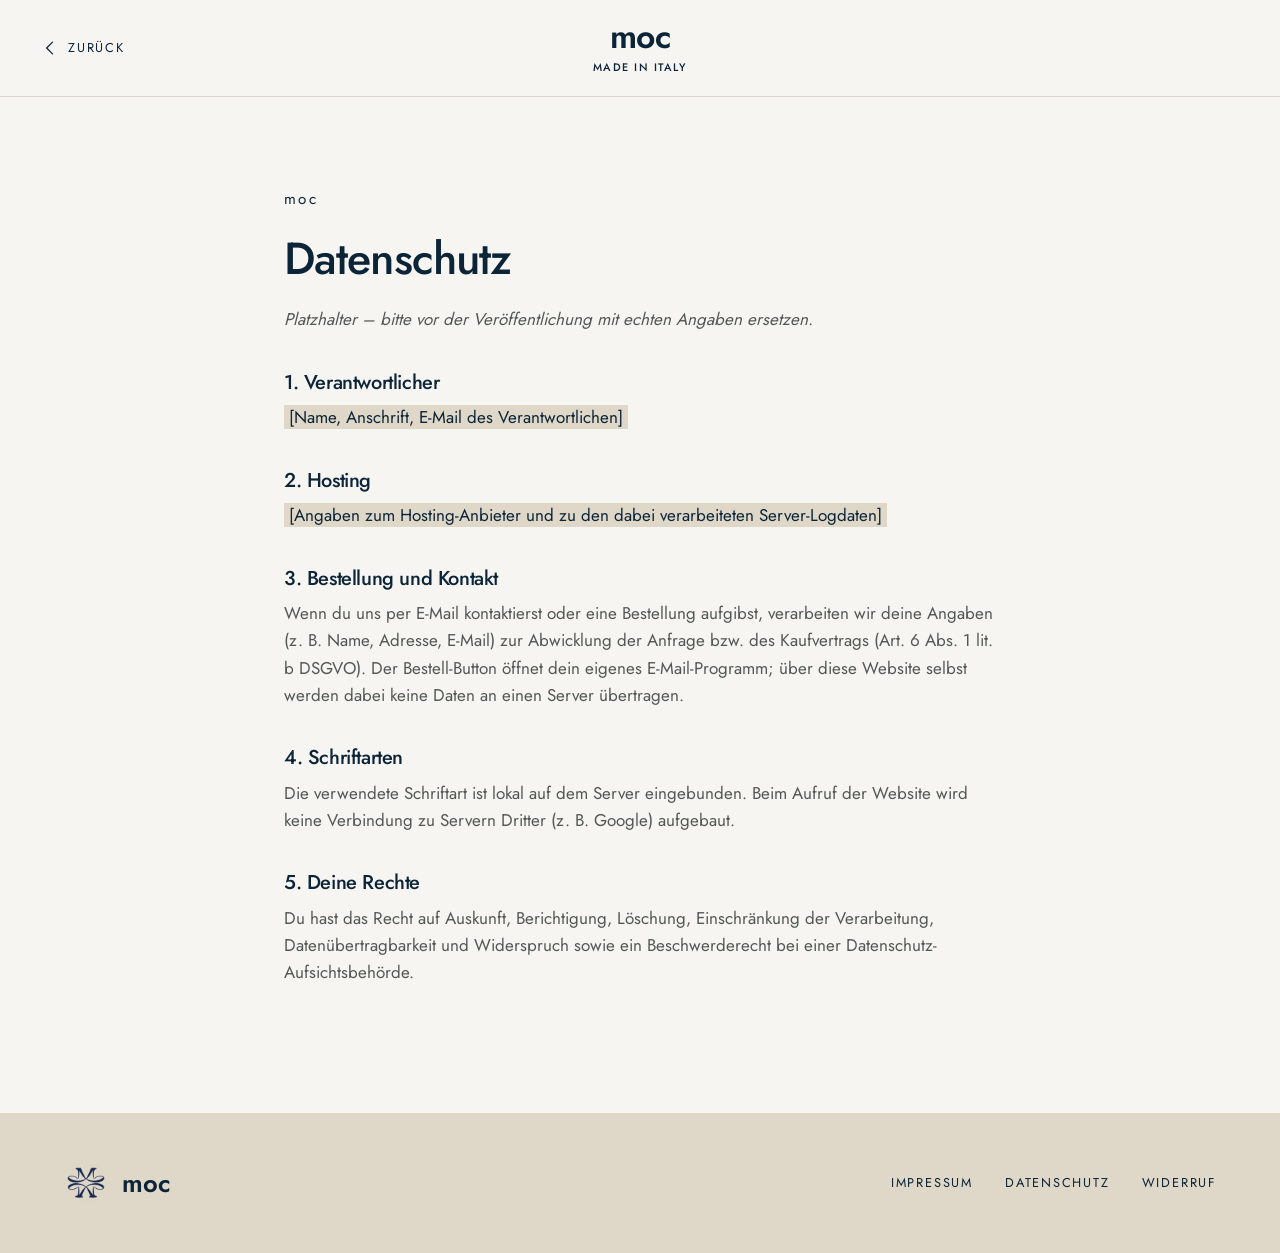
==== commit 5e5a0e98: "Revert emblem move to header and contact section Restore the previous placement (intro, menu, footer" ====
--- a/datenschutz.html
+++ b/datenschutz.html
@@ -16,11 +16,8 @@
         <a href="index.html" class="nav__back"><svg viewBox="0 0 24 24" aria-hidden="true"><path d="M15 5l-7 7 7 7"/></svg>Zurück</a>
       </div>
       <a href="index.html" class="brand" aria-label="moc – zur Startseite">
-        <img src="images/moc-emblem.webp" alt="" class="brand__emblem" width="56" height="56">
-        <span class="brand__text">
-          <span class="logo">moc</span>
-          <span class="brand__sub">Made in Italy</span>
-        </span>
+        <span class="logo">moc</span>
+        <span class="brand__sub">Made in Italy</span>
       </a>
       <div class="nav__side"></div>
     </div>
@@ -44,7 +41,7 @@
   </main>
   <footer class="footer">
     <div class="container footer__inner">
-      <a href="index.html" class="logo logo--small">moc</a>
+      <a href="index.html" class="footer__brand"><img src="images/moc-emblem.webp" alt="" width="44" height="44"><span class="logo logo--small">moc</span></a>
       <nav>
         <a href="impressum.html">Impressum</a>
         <a href="datenschutz.html">Datenschutz</a>
--- a/style.css
+++ b/style.css
@@ -124,9 +124,7 @@
 }
 .nav__side { display: flex; align-items: center; gap: 1.6rem; }
 .nav__side--right { justify-content: flex-end; }
-.brand { display: flex; align-items: center; gap: .9rem; }
-.brand__emblem { width: 56px; height: 56px; }
-.brand__text { display: flex; flex-direction: column; align-items: flex-start; gap: .35rem; }
+.brand { display: flex; flex-direction: column; align-items: center; gap: .35rem; }
 .brand__sub {
   font-size: .68rem;
   font-weight: 500;
@@ -177,6 +175,7 @@
 .drawer a { color: var(--ink); font-size: 1.5rem; font-weight: 500; letter-spacing: -.01em; }
 .drawer a:hover { opacity: .65; }
 .drawer.is-open { transform: none; }
+.drawer__emblem { width: 72px; height: 72px; margin-top: auto; }
 .drawer__backdrop {
   position: fixed; inset: 0; z-index: 55;
   background: rgba(12, 36, 56, .25);
@@ -208,6 +207,7 @@
 }
 .intro__inner { text-align: center; max-width: 560px; }
 .intro h1 { margin-bottom: 2.4rem; }
+.intro__emblem { width: 112px; height: 112px; margin: 0 auto 2.2rem; }
 .intro__text { margin: 3rem 0 0; font-size: 1.1rem; line-height: 1.6; }
 
 /* ===== Produkt ===== */
@@ -285,7 +285,6 @@
 
 /* ===== Kontakt ===== */
 .contact { padding: 120px 0; }
-.contact__emblem { width: 120px; height: 120px; margin: 0 auto 2.4rem; }
 .contact__mail {
   display: inline-block;
   margin-top: 1rem;
@@ -299,6 +298,8 @@
 /* ===== Footer ===== */
 .footer { background: var(--sand); color: var(--ink); padding: 3rem 0; }
 .footer__inner { display: flex; flex-wrap: wrap; align-items: center; justify-content: space-between; gap: 1.5rem; }
+.footer__brand { display: inline-flex; align-items: center; gap: .9rem; }
+.footer__brand img { width: 44px; height: 44px; }
 .footer nav { display: flex; flex-wrap: wrap; gap: 2rem; }
 .footer nav a, .footer p { font-size: .8rem; letter-spacing: .14em; text-transform: uppercase; margin: 0; }
 .footer nav a:hover { opacity: .65; }
@@ -325,14 +326,12 @@
   html { scroll-padding-top: 76px; }
   .logo { font-size: 1.8rem; }
   .brand__sub { font-size: .6rem; }
-  .brand { gap: .65rem; }
-  .brand__emblem { width: 46px; height: 46px; }
-  .contact__emblem { width: 96px; height: 96px; }
   .nav__side { gap: 1.1rem; }
   .icon-link svg { width: 24px; height: 24px; }
   .hero { grid-template-columns: 1fr; }
   .hero__img { height: auto; min-height: 0; max-height: none; aspect-ratio: 1025 / 1175; }
   .intro { padding: 56px 24px 64px; }
+  .intro__emblem { width: 88px; height: 88px; margin-bottom: 1.8rem; }
   .intro__text { font-size: 1.05rem; margin-top: 2.4rem; text-align: left; }
   .product { padding: 80px 0; }
   .product__inner { grid-template-columns: 1fr; gap: 3rem; }
